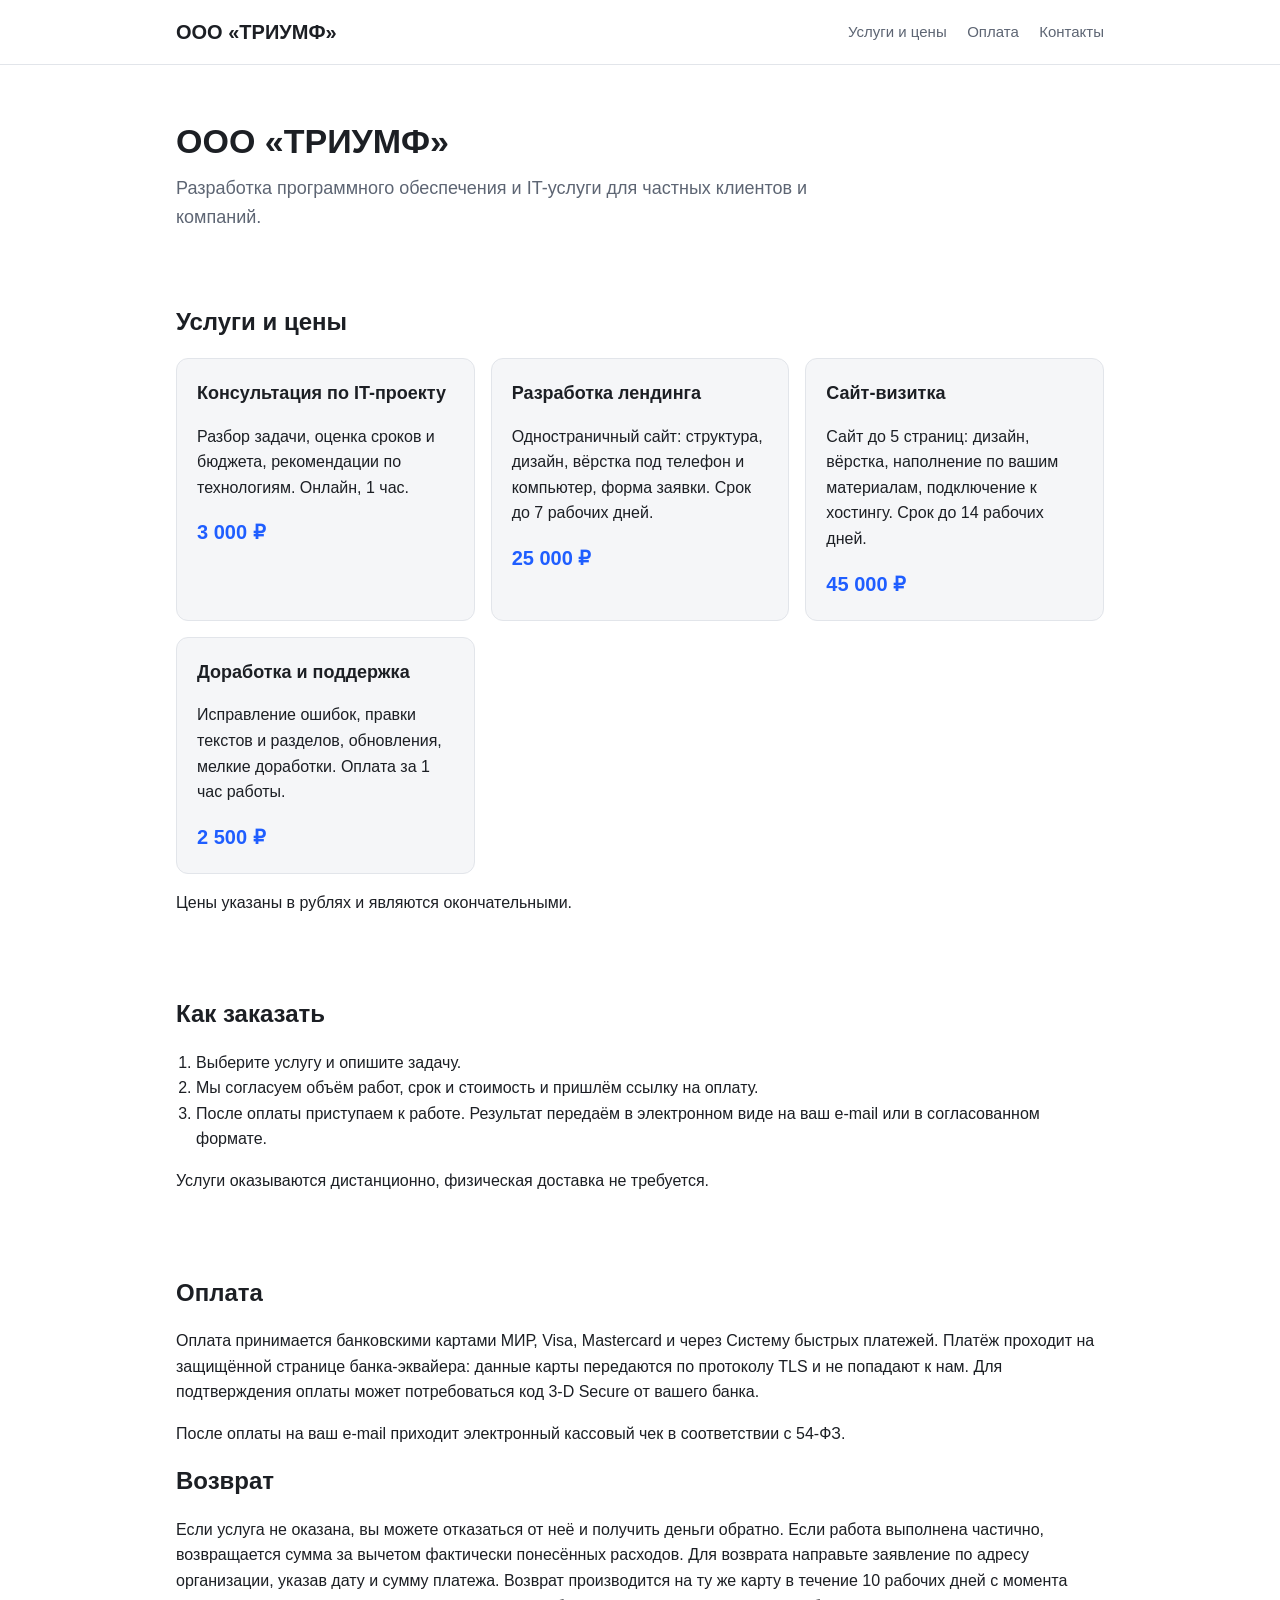
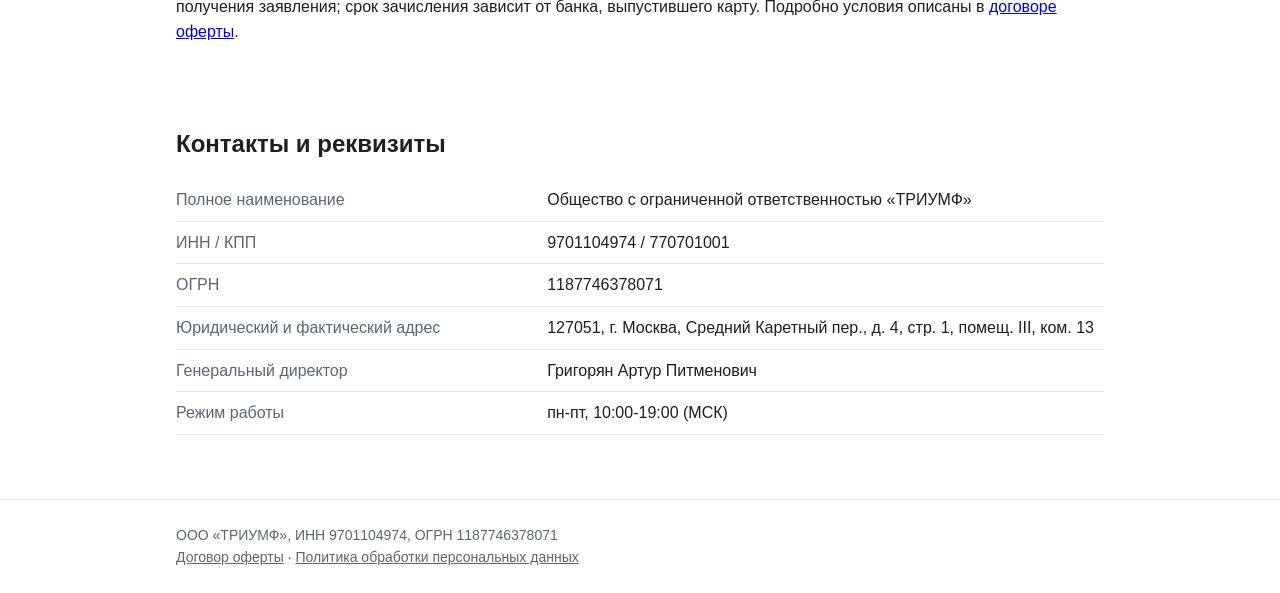
==== index.html @ 329ec4ba "Сайт ООО «ТРИУМФ» для подключения эквайринга" ====
<!doctype html>
<html lang="ru">
<head>
<meta charset="utf-8">
<meta name="viewport" content="width=device-width, initial-scale=1">
<title>ООО «ТРИУМФ»</title>
<meta name="description" content="ООО «ТРИУМФ»: услуги, цены, оплата банковской картой, реквизиты.">
<link rel="stylesheet" href="style.css">
</head>
<body>
<header>
  <div class="wrap">
    <a class="logo" href="index.html">ООО «ТРИУМФ»</a>
    <nav>
      <a href="#services">Услуги и цены</a>
      <a href="#payment">Оплата</a>
      <a href="#contacts">Контакты</a>
    </nav>
  </div>
</header>

<main class="wrap">
  <div class="hero">
    <h1>ООО «ТРИУМФ»</h1>
    <p>Разработка программного обеспечения и IT-услуги для частных клиентов и компаний.</p>
  </div>

  <section id="services">
    <h2>Услуги и цены</h2>
    <div class="grid">
      <div class="card">
        <h3>Консультация по IT-проекту</h3>
        <p>Разбор задачи, оценка сроков и бюджета, рекомендации по технологиям. Онлайн, 1 час.</p>
        <div class="price">3 000 ₽</div>
      </div>
      <div class="card">
        <h3>Разработка лендинга</h3>
        <p>Одностраничный сайт: структура, дизайн, вёрстка под телефон и компьютер, форма заявки. Срок до 7 рабочих дней.</p>
        <div class="price">25 000 ₽</div>
      </div>
      <div class="card">
        <h3>Сайт-визитка</h3>
        <p>Сайт до 5 страниц: дизайн, вёрстка, наполнение по вашим материалам, подключение к хостингу. Срок до 14 рабочих дней.</p>
        <div class="price">45 000 ₽</div>
      </div>
      <div class="card">
        <h3>Доработка и поддержка</h3>
        <p>Исправление ошибок, правки текстов и разделов, обновления, мелкие доработки. Оплата за 1 час работы.</p>
        <div class="price">2 500 ₽</div>
      </div>
    </div>
    <p>Цены указаны в рублях и являются окончательными.</p>
  </section>

  <section id="order">
    <h2>Как заказать</h2>
    <ol>
      <li>Выберите услугу и опишите задачу.</li>
      <li>Мы согласуем объём работ, срок и стоимость и пришлём ссылку на оплату.</li>
      <li>После оплаты приступаем к работе. Результат передаём в электронном виде на ваш e-mail или в согласованном формате.</li>
    </ol>
    <p>Услуги оказываются дистанционно, физическая доставка не требуется.</p>
  </section>

  <section id="payment">
    <h2>Оплата</h2>
    <p>Оплата принимается банковскими картами МИР, Visa, Mastercard и через Систему быстрых платежей. Платёж проходит на защищённой странице банка-эквайера: данные карты передаются по протоколу TLS и не попадают к нам. Для подтверждения оплаты может потребоваться код 3-D Secure от вашего банка.</p>
    <p>После оплаты на ваш e-mail приходит электронный кассовый чек в соответствии с 54-ФЗ.</p>
    <h2>Возврат</h2>
    <p>Если услуга не оказана, вы можете отказаться от неё и получить деньги обратно. Если работа выполнена частично, возвращается сумма за вычетом фактически понесённых расходов. Для возврата направьте заявление по адресу организации, указав дату и сумму платежа. Возврат производится на ту же карту в течение 10 рабочих дней с момента получения заявления; срок зачисления зависит от банка, выпустившего карту. Подробно условия описаны в <a href="oferta.html">договоре оферты</a>.</p>
  </section>

  <section id="contacts">
    <h2>Контакты и реквизиты</h2>
    <table>
      <tr><td>Полное наименование</td><td>Общество с ограниченной ответственностью «ТРИУМФ»</td></tr>
      <tr><td>ИНН / КПП</td><td>9701104974 / 770701001</td></tr>
      <tr><td>ОГРН</td><td>1187746378071</td></tr>
      <tr><td>Юридический и фактический адрес</td><td>127051, г. Москва, Средний Каретный пер., д. 4, стр. 1, помещ. III, ком. 13</td></tr>
      <tr><td>Генеральный директор</td><td>Григорян Артур Питменович</td></tr>
      <tr><td>Режим работы</td><td>пн-пт, 10:00-19:00 (МСК)</td></tr>
    </table>
  </section>
</main>

<footer>
  <div class="wrap">
    ООО «ТРИУМФ», ИНН 9701104974, ОГРН 1187746378071<br>
    <a href="oferta.html">Договор оферты</a> · <a href="privacy.html">Политика обработки персональных данных</a>
  </div>
</footer>
</body>
</html>
---- style.css ----
:root {
  --bg: #ffffff;
  --surface: #f5f6f8;
  --text: #1c1f24;
  --muted: #5d6573;
  --accent: #1f5eff;
  --border: #e2e5ea;
  --todo-bg: #fff3c4;
}
* { box-sizing: border-box; }
body {
  margin: 0;
  background: var(--bg);
  color: var(--text);
  font: 16px/1.6 -apple-system, BlinkMacSystemFont, "Segoe UI", Roboto, Arial, sans-serif;
}
.wrap { max-width: 960px; margin: 0 auto; padding: 0 16px; }
header { border-bottom: 1px solid var(--border); }
header .wrap { display: flex; flex-wrap: wrap; align-items: center; justify-content: space-between; gap: 8px; padding-top: 16px; padding-bottom: 16px; }
.logo { font-weight: 700; font-size: 20px; color: var(--text); text-decoration: none; }
nav a { color: var(--muted); text-decoration: none; margin-left: 16px; font-size: 15px; }
nav a:hover { color: var(--accent); }
.hero { padding: 56px 0 40px; }
.hero h1 { font-size: 34px; line-height: 1.2; margin: 0 0 12px; }
.hero p { color: var(--muted); font-size: 18px; margin: 0; max-width: 640px; }
section { padding: 32px 0; }
h2 { font-size: 24px; margin: 0 0 16px; }
.grid { display: grid; grid-template-columns: repeat(auto-fit, minmax(260px, 1fr)); gap: 16px; }
.card { background: var(--surface); border: 1px solid var(--border); border-radius: 12px; padding: 20px; }
.card h3 { margin: 0 0 8px; font-size: 18px; }
.price { font-weight: 700; font-size: 20px; color: var(--accent); margin-top: 12px; }
ol, ul { padding-left: 20px; }
table { width: 100%; border-collapse: collapse; }
td { padding: 8px 0; border-bottom: 1px solid var(--border); vertical-align: top; }
td:first-child { color: var(--muted); width: 40%; padding-right: 16px; }
.todo { background: var(--todo-bg); padding: 0 4px; border-radius: 4px; }
.doc { padding: 40px 0; }
.doc h1 { font-size: 28px; margin: 0 0 8px; }
.doc h2 { font-size: 20px; margin: 28px 0 8px; }
.doc .meta { color: var(--muted); }
footer { border-top: 1px solid var(--border); margin-top: 32px; padding: 24px 0; color: var(--muted); font-size: 14px; }
footer a { color: var(--muted); }
@media (max-width: 600px) {
  .hero h1 { font-size: 26px; }
  nav a { margin: 0 12px 0 0; }
  td { display: block; width: 100%; padding: 4px 0; border: 0; }
  td:first-child { padding-top: 12px; }
}
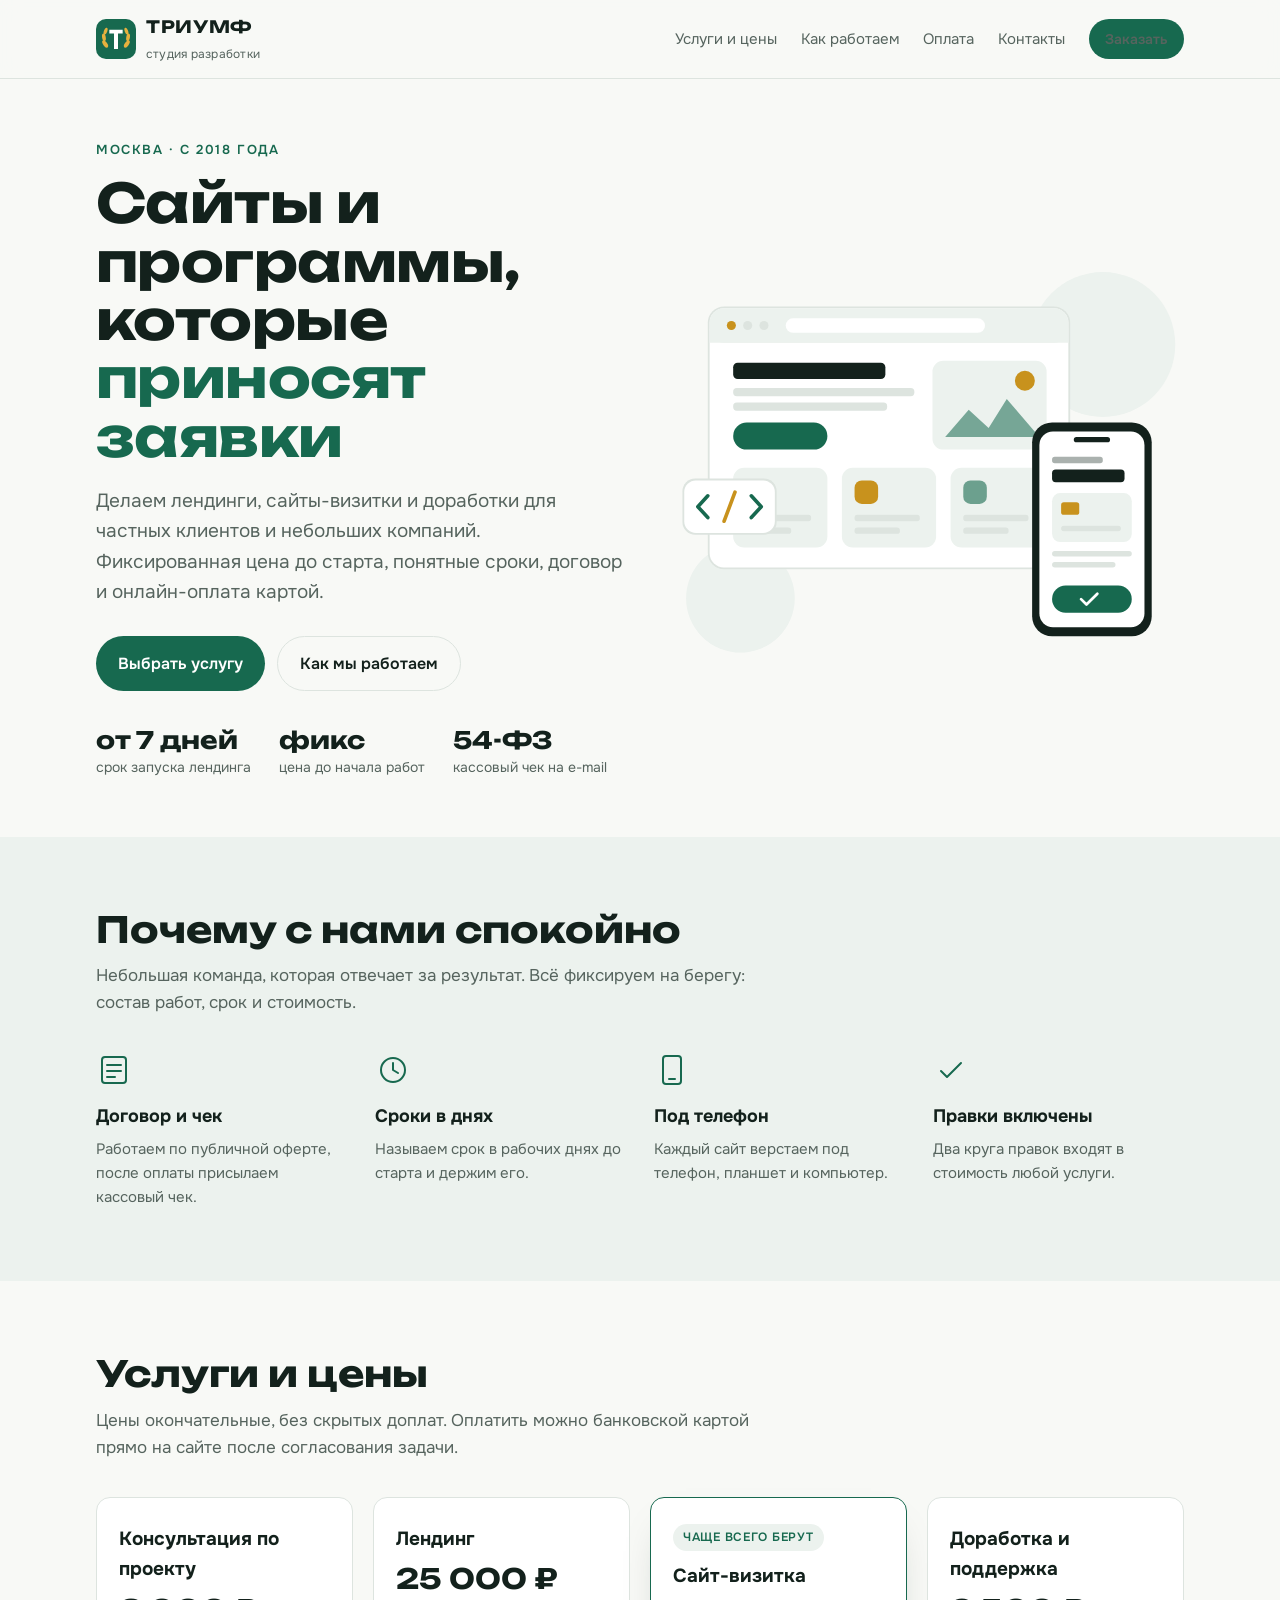
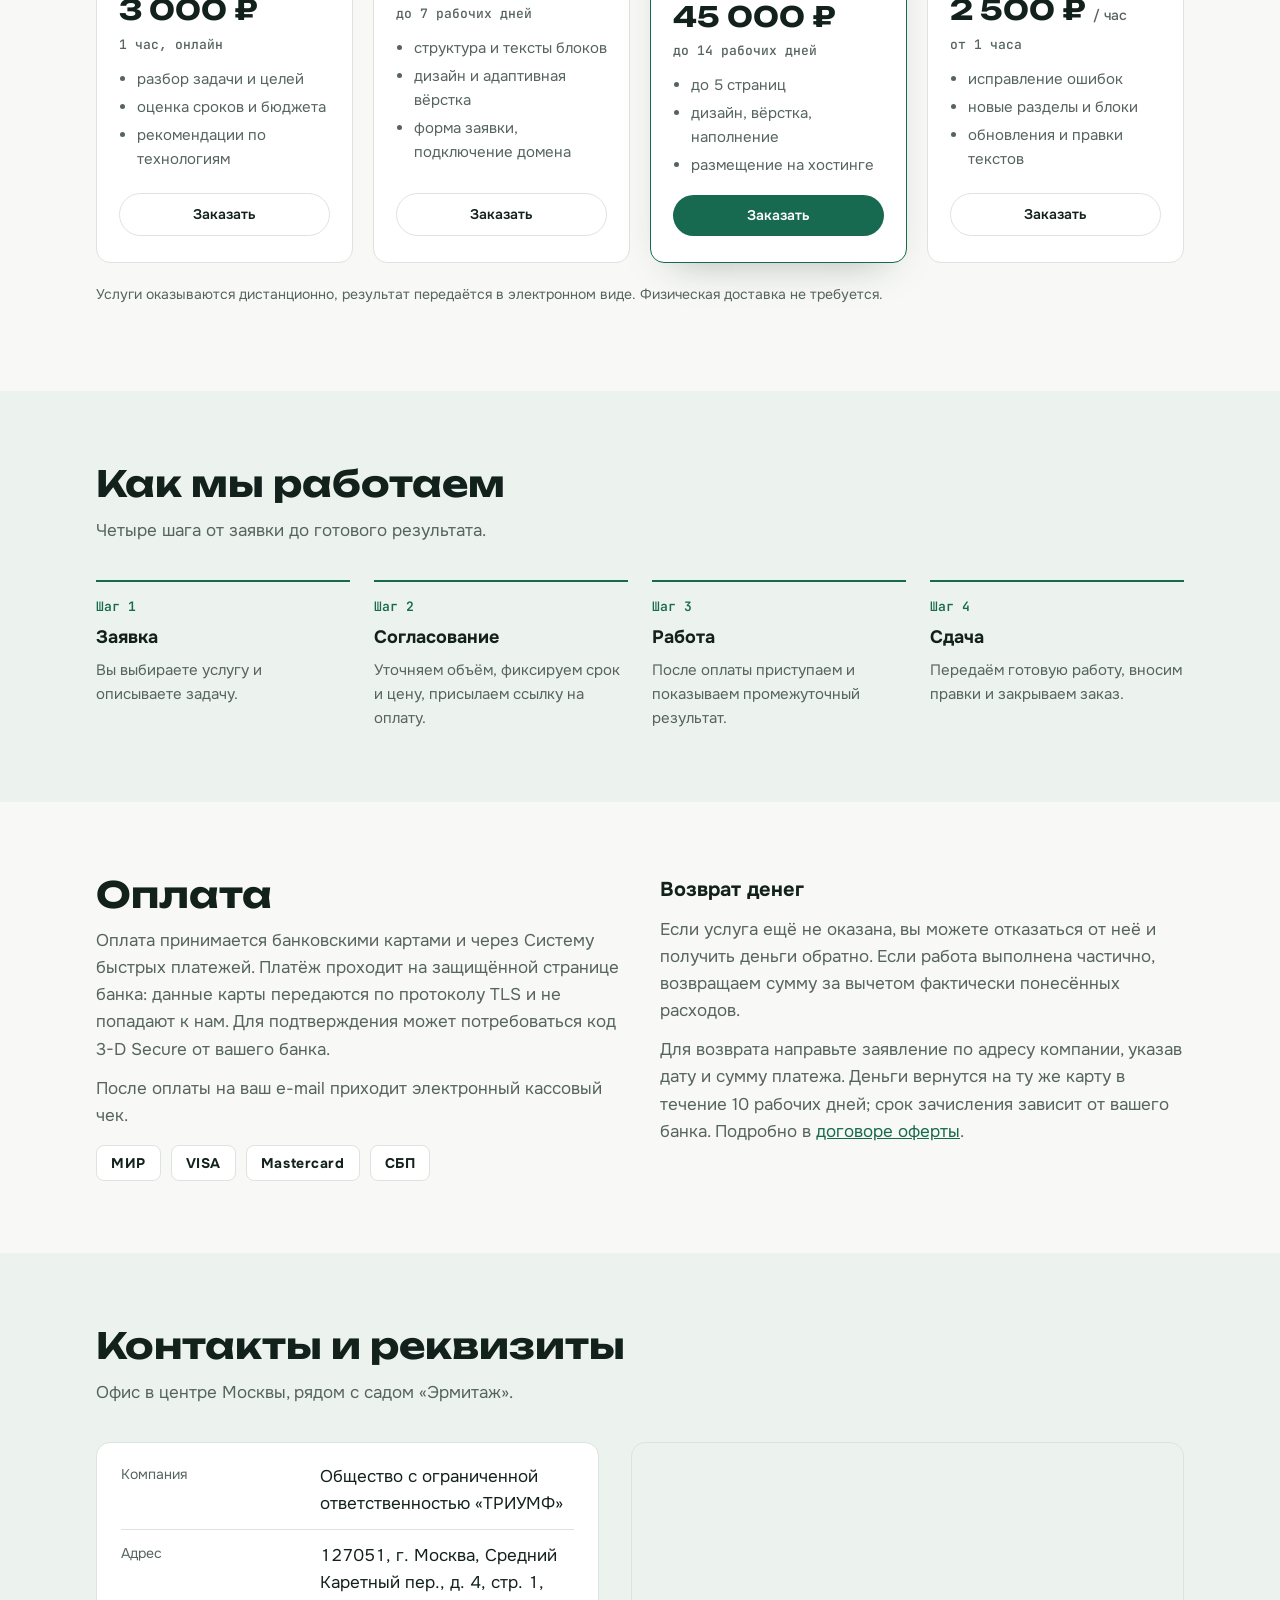
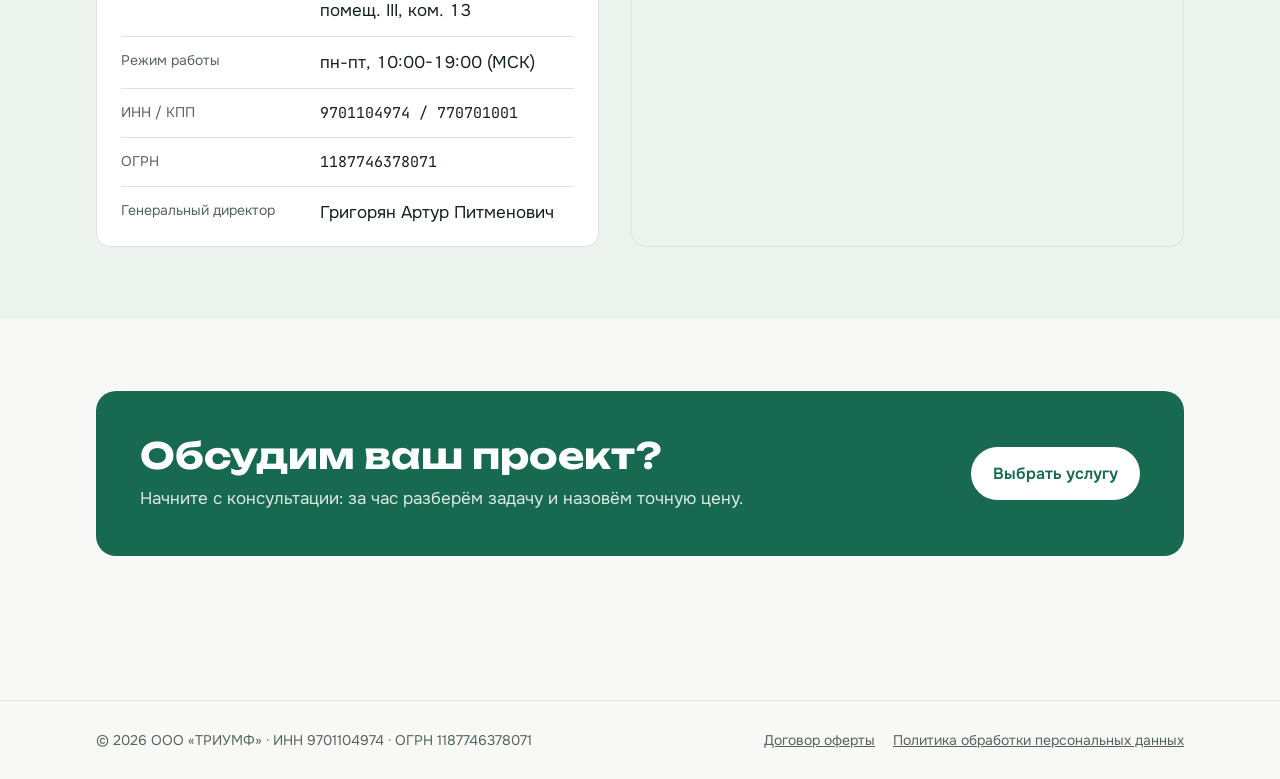
==== commit 0cef372e: "Новое оформление: логотип, иллюстрация, тарифы, этапы, карта Co-Authored-By: Claude Opus 5.5 <norepl" ====
--- a/index.html
+++ b/index.html
@@ -2,91 +2,260 @@
 <html lang="ru">
 <head>
 <meta charset="utf-8">
-<meta name="viewport" content="width=device-width, initial-scale=1">
-<title>ООО «ТРИУМФ»</title>
-<meta name="description" content="ООО «ТРИУМФ»: услуги, цены, оплата банковской картой, реквизиты.">
+<meta name="viewport" content="width=device-width, initial-scale=1, viewport-fit=cover">
+<title>Триумф: разработка сайтов</title>
+<meta name="description" content="ООО «ТРИУМФ»: разработка сайтов и программ в Москве. Фиксированные цены, договор и онлайн-оплата картой.">
+<link rel="icon" href="logo.svg" type="image/svg+xml">
+<link rel="preconnect" href="https://fonts.googleapis.com">
+<link rel="preconnect" href="https://fonts.gstatic.com" crossorigin>
+<link rel="stylesheet" href="https://fonts.googleapis.com/css2?family=Unbounded:wght@600;700&family=Onest:wght@400;500;600;700&family=JetBrains+Mono:wght@500;600&display=swap">
 <link rel="stylesheet" href="style.css">
+<style>
+  .f-surface { fill: var(--surface); } .f-tint { fill: var(--tint); } .f-line { fill: var(--line); }
+  .f-fg { fill: var(--fg); } .f-accent { fill: var(--accent); } .f-gold { fill: var(--gold); } .f-muted { fill: var(--muted); }
+  .s-accent { stroke: var(--accent); } .s-gold { stroke: var(--gold); } .s-onaccent { stroke: var(--accent-fg); }
+  .feat svg * { fill: none; stroke: var(--accent); stroke-width: 2; stroke-linecap: round; stroke-linejoin: round; }
+</style>
 </head>
 <body>
-<header>
+
+<header class="top">
   <div class="wrap">
-    <a class="logo" href="index.html">ООО «ТРИУМФ»</a>
-    <nav>
+    <a class="brand" href="index.html">
+      <img src="logo.svg" alt="" width="40" height="40">
+      <span><b>ТРИУМФ</b><small>студия разработки</small></span>
+    </a>
+    <nav class="menu">
       <a href="#services">Услуги и цены</a>
+      <a href="#process">Как работаем</a>
       <a href="#payment">Оплата</a>
       <a href="#contacts">Контакты</a>
+      <a class="btn small" href="#services">Заказать</a>
     </nav>
   </div>
 </header>
 
-<main class="wrap">
-  <div class="hero">
-    <h1>ООО «ТРИУМФ»</h1>
-    <p>Разработка программного обеспечения и IT-услуги для частных клиентов и компаний.</p>
-  </div>
-
-  <section id="services">
-    <h2>Услуги и цены</h2>
-    <div class="grid">
-      <div class="card">
-        <h3>Консультация по IT-проекту</h3>
-        <p>Разбор задачи, оценка сроков и бюджета, рекомендации по технологиям. Онлайн, 1 час.</p>
-        <div class="price">3 000 ₽</div>
-      </div>
-      <div class="card">
-        <h3>Разработка лендинга</h3>
-        <p>Одностраничный сайт: структура, дизайн, вёрстка под телефон и компьютер, форма заявки. Срок до 7 рабочих дней.</p>
-        <div class="price">25 000 ₽</div>
-      </div>
-      <div class="card">
-        <h3>Сайт-визитка</h3>
-        <p>Сайт до 5 страниц: дизайн, вёрстка, наполнение по вашим материалам, подключение к хостингу. Срок до 14 рабочих дней.</p>
-        <div class="price">45 000 ₽</div>
-      </div>
-      <div class="card">
-        <h3>Доработка и поддержка</h3>
-        <p>Исправление ошибок, правки текстов и разделов, обновления, мелкие доработки. Оплата за 1 час работы.</p>
-        <div class="price">2 500 ₽</div>
-      </div>
-    </div>
-    <p>Цены указаны в рублях и являются окончательными.</p>
-  </section>
-
-  <section id="order">
-    <h2>Как заказать</h2>
-    <ol>
-      <li>Выберите услугу и опишите задачу.</li>
-      <li>Мы согласуем объём работ, срок и стоимость и пришлём ссылку на оплату.</li>
-      <li>После оплаты приступаем к работе. Результат передаём в электронном виде на ваш e-mail или в согласованном формате.</li>
-    </ol>
-    <p>Услуги оказываются дистанционно, физическая доставка не требуется.</p>
-  </section>
-
-  <section id="payment">
-    <h2>Оплата</h2>
-    <p>Оплата принимается банковскими картами МИР, Visa, Mastercard и через Систему быстрых платежей. Платёж проходит на защищённой странице банка-эквайера: данные карты передаются по протоколу TLS и не попадают к нам. Для подтверждения оплаты может потребоваться код 3-D Secure от вашего банка.</p>
-    <p>После оплаты на ваш e-mail приходит электронный кассовый чек в соответствии с 54-ФЗ.</p>
-    <h2>Возврат</h2>
-    <p>Если услуга не оказана, вы можете отказаться от неё и получить деньги обратно. Если работа выполнена частично, возвращается сумма за вычетом фактически понесённых расходов. Для возврата направьте заявление по адресу организации, указав дату и сумму платежа. Возврат производится на ту же карту в течение 10 рабочих дней с момента получения заявления; срок зачисления зависит от банка, выпустившего карту. Подробно условия описаны в <a href="oferta.html">договоре оферты</a>.</p>
-  </section>
-
-  <section id="contacts">
-    <h2>Контакты и реквизиты</h2>
-    <table>
-      <tr><td>Полное наименование</td><td>Общество с ограниченной ответственностью «ТРИУМФ»</td></tr>
-      <tr><td>ИНН / КПП</td><td>9701104974 / 770701001</td></tr>
-      <tr><td>ОГРН</td><td>1187746378071</td></tr>
-      <tr><td>Юридический и фактический адрес</td><td>127051, г. Москва, Средний Каретный пер., д. 4, стр. 1, помещ. III, ком. 13</td></tr>
-      <tr><td>Генеральный директор</td><td>Григорян Артур Питменович</td></tr>
-      <tr><td>Режим работы</td><td>пн-пт, 10:00-19:00 (МСК)</td></tr>
-    </table>
+<main>
+  <section class="hero">
+    <div class="wrap">
+      <div>
+        <p class="eyebrow">Москва · с 2018 года</p>
+        <h1>Сайты и программы, которые <em>приносят заявки</em></h1>
+        <p class="lead">Делаем лендинги, сайты-визитки и доработки для частных клиентов и небольших компаний. Фиксированная цена до старта, понятные сроки, договор и онлайн-оплата картой.</p>
+        <div class="actions">
+          <a class="btn" href="#services">Выбрать услугу</a>
+          <a class="btn ghost" href="#process">Как мы работаем</a>
+        </div>
+        <ul class="facts">
+          <li><b>от 7 дней</b><span>срок запуска лендинга</span></li>
+          <li><b>фикс</b><span>цена до начала работ</span></li>
+          <li><b>54-ФЗ</b><span>кассовый чек на e-mail</span></li>
+        </ul>
+      </div>
+
+      <div class="art" aria-hidden="true">
+        <svg viewBox="0 0 560 440" xmlns="http://www.w3.org/2000/svg">
+          <circle class="f-tint" cx="470" cy="90" r="80"/>
+          <circle class="f-tint" cx="70" cy="370" r="60"/>
+          <!-- окно браузера -->
+          <rect class="f-line" x="34" y="48" width="400" height="290" rx="18"/>
+          <rect class="f-surface" x="36" y="50" width="396" height="286" rx="16"/>
+          <rect class="f-tint" x="36" y="50" width="396" height="38" rx="16"/>
+          <rect class="f-tint" x="36" y="72" width="396" height="16"/>
+          <circle class="f-gold" cx="60" cy="69" r="5"/><circle class="f-line" cx="78" cy="69" r="5"/><circle class="f-line" cx="96" cy="69" r="5"/>
+          <rect class="f-surface" x="120" y="61" width="220" height="16" rx="8"/>
+          <rect class="f-fg" x="62" y="110" width="168" height="18" rx="5"/>
+          <rect class="f-line" x="62" y="138" width="200" height="9" rx="4"/>
+          <rect class="f-line" x="62" y="154" width="170" height="9" rx="4"/>
+          <rect class="f-accent" x="62" y="176" width="104" height="30" rx="15"/>
+          <rect class="f-tint" x="282" y="108" width="126" height="98" rx="12"/>
+          <path class="f-accent" opacity=".55" d="M296 192l26-30 22 20 20-32 36 42z"/>
+          <circle class="f-gold" cx="384" cy="130" r="11"/>
+          <rect class="f-tint" x="62" y="226" width="104" height="88" rx="12"/>
+          <rect class="f-tint" x="182" y="226" width="104" height="88" rx="12"/>
+          <rect class="f-tint" x="302" y="226" width="104" height="88" rx="12"/>
+          <rect class="f-accent" x="76" y="240" width="26" height="26" rx="8"/>
+          <rect class="f-gold" x="196" y="240" width="26" height="26" rx="8"/>
+          <rect class="f-accent" opacity=".6" x="316" y="240" width="26" height="26" rx="8"/>
+          <rect class="f-line" x="76" y="278" width="72" height="7" rx="3"/><rect class="f-line" x="76" y="292" width="50" height="7" rx="3"/>
+          <rect class="f-line" x="196" y="278" width="72" height="7" rx="3"/><rect class="f-line" x="196" y="292" width="50" height="7" rx="3"/>
+          <rect class="f-line" x="316" y="278" width="72" height="7" rx="3"/><rect class="f-line" x="316" y="292" width="50" height="7" rx="3"/>
+          <!-- телефон с оплатой -->
+          <rect class="f-fg" x="392" y="176" width="132" height="236" rx="22"/>
+          <rect class="f-surface" x="400" y="186" width="116" height="216" rx="15"/>
+          <rect class="f-fg" x="438" y="192" width="40" height="6" rx="3"/>
+          <rect class="f-muted" opacity=".5" x="414" y="214" width="56" height="7" rx="3"/>
+          <rect class="f-fg" x="414" y="228" width="80" height="14" rx="4"/>
+          <rect class="f-tint" x="414" y="254" width="88" height="54" rx="9"/>
+          <rect class="f-gold" x="424" y="264" width="20" height="14" rx="3"/>
+          <rect class="f-line" x="424" y="290" width="66" height="6" rx="3"/>
+          <rect class="f-line" x="414" y="318" width="88" height="6" rx="3"/>
+          <rect class="f-line" x="414" y="330" width="70" height="6" rx="3"/>
+          <rect class="f-accent" x="414" y="356" width="88" height="30" rx="15"/>
+          <path class="s-onaccent" d="M446 371l6 6 12-12" stroke-width="3" fill="none" stroke-linecap="round" stroke-linejoin="round"/>
+          <!-- значок кода -->
+          <rect class="f-line" x="6" y="238" width="104" height="62" rx="14"/>
+          <rect class="f-surface" x="8" y="240" width="100" height="58" rx="13"/>
+          <path class="s-accent" d="M34 257l-11 12 11 12M82 257l11 12-11 12" stroke-width="4" fill="none" stroke-linecap="round" stroke-linejoin="round"/>
+          <path class="s-gold" d="M64 253l-12 32" stroke-width="4" stroke-linecap="round"/>
+        </svg>
+      </div>
+    </div>
+  </section>
+
+  <section class="sec tint">
+    <div class="wrap">
+      <h2>Почему с нами спокойно</h2>
+      <p class="sub">Небольшая команда, которая отвечает за результат. Всё фиксируем на берегу: состав работ, срок и стоимость.</p>
+      <div class="feats">
+        <div class="feat">
+          <svg viewBox="0 0 36 36"><rect x="6" y="5" width="24" height="26" rx="3"/><path d="M11 13h14M11 19h14M11 25h8"/></svg>
+          <h3>Договор и чек</h3>
+          <p>Работаем по публичной оферте, после оплаты присылаем кассовый чек.</p>
+        </div>
+        <div class="feat">
+          <svg viewBox="0 0 36 36"><circle cx="18" cy="18" r="12"/><path d="M18 11v7l5 3"/></svg>
+          <h3>Сроки в днях</h3>
+          <p>Называем срок в рабочих днях до старта и держим его.</p>
+        </div>
+        <div class="feat">
+          <svg viewBox="0 0 36 36"><rect x="9" y="4" width="18" height="28" rx="3"/><path d="M15 27h6"/></svg>
+          <h3>Под телефон</h3>
+          <p>Каждый сайт верстаем под телефон, планшет и компьютер.</p>
+        </div>
+        <div class="feat">
+          <svg viewBox="0 0 36 36"><path d="M8 19l6 6 14-14"/></svg>
+          <h3>Правки включены</h3>
+          <p>Два круга правок входят в стоимость любой услуги.</p>
+        </div>
+      </div>
+    </div>
+  </section>
+
+  <section class="sec" id="services">
+    <div class="wrap">
+      <h2>Услуги и цены</h2>
+      <p class="sub">Цены окончательные, без скрытых доплат. Оплатить можно банковской картой прямо на сайте после согласования задачи.</p>
+      <div class="prices">
+        <article class="plan">
+          <h3>Консультация по проекту</h3>
+          <div class="cost">3 000 ₽</div>
+          <div class="term">1 час, онлайн</div>
+          <ul>
+            <li>разбор задачи и целей</li>
+            <li>оценка сроков и бюджета</li>
+            <li>рекомендации по технологиям</li>
+          </ul>
+          <a class="btn ghost small" href="#contacts">Заказать</a>
+        </article>
+        <article class="plan">
+          <h3>Лендинг</h3>
+          <div class="cost">25 000 ₽</div>
+          <div class="term">до 7 рабочих дней</div>
+          <ul>
+            <li>структура и тексты блоков</li>
+            <li>дизайн и адаптивная вёрстка</li>
+            <li>форма заявки, подключение домена</li>
+          </ul>
+          <a class="btn ghost small" href="#contacts">Заказать</a>
+        </article>
+        <article class="plan hit">
+          <span class="tag">Чаще всего берут</span>
+          <h3>Сайт-визитка</h3>
+          <div class="cost">45 000 ₽</div>
+          <div class="term">до 14 рабочих дней</div>
+          <ul>
+            <li>до 5 страниц</li>
+            <li>дизайн, вёрстка, наполнение</li>
+            <li>размещение на хостинге</li>
+          </ul>
+          <a class="btn small" href="#contacts">Заказать</a>
+        </article>
+        <article class="plan">
+          <h3>Доработка и поддержка</h3>
+          <div class="cost">2 500 ₽ <small>/ час</small></div>
+          <div class="term">от 1 часа</div>
+          <ul>
+            <li>исправление ошибок</li>
+            <li>новые разделы и блоки</li>
+            <li>обновления и правки текстов</li>
+          </ul>
+          <a class="btn ghost small" href="#contacts">Заказать</a>
+        </article>
+      </div>
+      <p class="note">Услуги оказываются дистанционно, результат передаётся в электронном виде. Физическая доставка не требуется.</p>
+    </div>
+  </section>
+
+  <section class="sec tint" id="process">
+    <div class="wrap">
+      <h2>Как мы работаем</h2>
+      <p class="sub">Четыре шага от заявки до готового результата.</p>
+      <ol class="steps">
+        <li><h3>Заявка</h3><p>Вы выбираете услугу и описываете задачу.</p></li>
+        <li><h3>Согласование</h3><p>Уточняем объём, фиксируем срок и цену, присылаем ссылку на оплату.</p></li>
+        <li><h3>Работа</h3><p>После оплаты приступаем и показываем промежуточный результат.</p></li>
+        <li><h3>Сдача</h3><p>Передаём готовую работу, вносим правки и закрываем заказ.</p></li>
+      </ol>
+    </div>
+  </section>
+
+  <section class="sec" id="payment">
+    <div class="wrap pay">
+      <div>
+        <h2>Оплата</h2>
+        <p>Оплата принимается банковскими картами и через Систему быстрых платежей. Платёж проходит на защищённой странице банка: данные карты передаются по протоколу TLS и не попадают к нам. Для подтверждения может потребоваться код 3-D Secure от вашего банка.</p>
+        <p>После оплаты на ваш e-mail приходит электронный кассовый чек.</p>
+        <div class="cards"><span>МИР</span><span>VISA</span><span>Mastercard</span><span>СБП</span></div>
+      </div>
+      <div>
+        <h3>Возврат денег</h3>
+        <p>Если услуга ещё не оказана, вы можете отказаться от неё и получить деньги обратно. Если работа выполнена частично, возвращаем сумму за вычетом фактически понесённых расходов.</p>
+        <p>Для возврата направьте заявление по адресу компании, указав дату и сумму платежа. Деньги вернутся на ту же карту в течение 10 рабочих дней; срок зачисления зависит от вашего банка. Подробно в <a href="oferta.html">договоре оферты</a>.</p>
+      </div>
+    </div>
+  </section>
+
+  <section class="sec tint" id="contacts">
+    <div class="wrap">
+      <h2>Контакты и реквизиты</h2>
+      <p class="sub">Офис в центре Москвы, рядом с садом «Эрмитаж».</p>
+      <div class="contact">
+        <div class="req">
+          <dl>
+            <div><dt>Компания</dt><dd>Общество с ограниченной ответственностью «ТРИУМФ»</dd></div>
+            <div><dt>Адрес</dt><dd>127051, г. Москва, Средний Каретный пер., д. 4, стр. 1, помещ. III, ком. 13</dd></div>
+            <div><dt>Режим работы</dt><dd>пн-пт, 10:00-19:00 (МСК)</dd></div>
+            <div><dt>ИНН / КПП</dt><dd class="num">9701104974 / 770701001</dd></div>
+            <div><dt>ОГРН</dt><dd class="num">1187746378071</dd></div>
+            <div><dt>Генеральный директор</dt><dd>Григорян Артур Питменович</dd></div>
+          </dl>
+        </div>
+        <div class="map">
+          <iframe title="Карта: Средний Каретный переулок, 4с1" loading="lazy"
+            src="https://yandex.ru/map-widget/v1/?text=%D0%9C%D0%BE%D1%81%D0%BA%D0%B2%D0%B0%2C%20%D0%A1%D1%80%D0%B5%D0%B4%D0%BD%D0%B8%D0%B9%20%D0%9A%D0%B0%D1%80%D0%B5%D1%82%D0%BD%D1%8B%D0%B9%20%D0%BF%D0%B5%D1%80%D0%B5%D1%83%D0%BB%D0%BE%D0%BA%2C%204%D1%811&amp;z=16"></iframe>
+        </div>
+      </div>
+    </div>
+  </section>
+
+  <section class="sec">
+    <div class="wrap">
+      <div class="cta">
+        <div>
+          <h2>Обсудим ваш проект?</h2>
+          <p>Начните с консультации: за час разберём задачу и назовём точную цену.</p>
+        </div>
+        <a class="btn" href="#services">Выбрать услугу</a>
+      </div>
+    </div>
   </section>
 </main>
 
-<footer>
+<footer class="foot">
   <div class="wrap">
-    ООО «ТРИУМФ», ИНН 9701104974, ОГРН 1187746378071<br>
-    <a href="oferta.html">Договор оферты</a> · <a href="privacy.html">Политика обработки персональных данных</a>
+    <div>© 2026 ООО «ТРИУМФ» · ИНН 9701104974 · ОГРН 1187746378071</div>
+    <nav><a href="oferta.html">Договор оферты</a><a href="privacy.html">Политика обработки персональных данных</a></nav>
   </div>
 </footer>
 </body>
--- a/style.css
+++ b/style.css
@@ -1,48 +1,164 @@
+/* Layout: светлая студийная страница, крупный заголовок слева и иллюстрация-макет справа,
+   дальше секции на общей сетке 1120px; лавровое золото только в логотипе и акцентах цен. */
 :root {
-  --bg: #ffffff;
-  --surface: #f5f6f8;
-  --text: #1c1f24;
-  --muted: #5d6573;
-  --accent: #1f5eff;
-  --border: #e2e5ea;
-  --todo-bg: #fff3c4;
+  --bg: #f8f9f6;
+  --surface: #ffffff;
+  --tint: #ecf2ee;
+  --fg: #13211c;
+  --muted: #56645e;
+  --line: #dde4df;
+  --accent: #17694f;
+  --accent-fg: #ffffff;
+  --gold: #c8921d;
+  --shadow: 0 18px 40px -22px rgba(19, 33, 28, 0.35);
+  --font-display: "Unbounded", "Arial Black", system-ui, sans-serif;
+  --font-body: "Onest", -apple-system, "Segoe UI", Roboto, Arial, sans-serif;
+  --font-mono: "JetBrains Mono", ui-monospace, Menlo, Consolas, monospace;
+  --r: 14px;
 }
+@media (prefers-color-scheme: dark) {
+  :root:not([data-theme="light"]) {
+    --bg: #0f1714; --surface: #16211d; --tint: #1b2a24; --fg: #e8efe9; --muted: #9aa9a2;
+    --line: #26352f; --accent: #3fb38a; --accent-fg: #0b1411; --gold: #e6b13e;
+    --shadow: 0 18px 40px -22px rgba(0, 0, 0, 0.7); color-scheme: dark;
+  }
+}
+:root[data-theme="dark"] {
+  --bg: #0f1714; --surface: #16211d; --tint: #1b2a24; --fg: #e8efe9; --muted: #9aa9a2;
+  --line: #26352f; --accent: #3fb38a; --accent-fg: #0b1411; --gold: #e6b13e;
+  --shadow: 0 18px 40px -22px rgba(0, 0, 0, 0.7); color-scheme: dark;
+}
+
 * { box-sizing: border-box; }
+html { scroll-behavior: smooth; }
+@media (prefers-reduced-motion: reduce) { html { scroll-behavior: auto; } * { transition: none !important; } }
 body {
   margin: 0;
   background: var(--bg);
-  color: var(--text);
-  font: 16px/1.6 -apple-system, BlinkMacSystemFont, "Segoe UI", Roboto, Arial, sans-serif;
+  color: var(--fg);
+  font: 17px/1.6 var(--font-body);
 }
-.wrap { max-width: 960px; margin: 0 auto; padding: 0 16px; }
-header { border-bottom: 1px solid var(--border); }
-header .wrap { display: flex; flex-wrap: wrap; align-items: center; justify-content: space-between; gap: 8px; padding-top: 16px; padding-bottom: 16px; }
-.logo { font-weight: 700; font-size: 20px; color: var(--text); text-decoration: none; }
-nav a { color: var(--muted); text-decoration: none; margin-left: 16px; font-size: 15px; }
-nav a:hover { color: var(--accent); }
-.hero { padding: 56px 0 40px; }
-.hero h1 { font-size: 34px; line-height: 1.2; margin: 0 0 12px; }
-.hero p { color: var(--muted); font-size: 18px; margin: 0; max-width: 640px; }
-section { padding: 32px 0; }
-h2 { font-size: 24px; margin: 0 0 16px; }
-.grid { display: grid; grid-template-columns: repeat(auto-fit, minmax(260px, 1fr)); gap: 16px; }
-.card { background: var(--surface); border: 1px solid var(--border); border-radius: 12px; padding: 20px; }
-.card h3 { margin: 0 0 8px; font-size: 18px; }
-.price { font-weight: 700; font-size: 20px; color: var(--accent); margin-top: 12px; }
-ol, ul { padding-left: 20px; }
-table { width: 100%; border-collapse: collapse; }
-td { padding: 8px 0; border-bottom: 1px solid var(--border); vertical-align: top; }
-td:first-child { color: var(--muted); width: 40%; padding-right: 16px; }
-.todo { background: var(--todo-bg); padding: 0 4px; border-radius: 4px; }
-.doc { padding: 40px 0; }
-.doc h1 { font-size: 28px; margin: 0 0 8px; }
-.doc h2 { font-size: 20px; margin: 28px 0 8px; }
+img { max-width: 100%; }
+a { color: var(--accent); }
+a:focus-visible, .btn:focus-visible { outline: 3px solid var(--gold); outline-offset: 3px; }
+
+.wrap {
+  max-width: 1120px;
+  margin: 0 auto;
+  padding-left: max(16px, env(safe-area-inset-left, 0px));
+  padding-right: max(16px, env(safe-area-inset-right, 0px));
+}
+
+/* header */
+.top { position: sticky; top: 0; z-index: 5; background: color-mix(in srgb, var(--bg) 88%, transparent); backdrop-filter: blur(10px); border-bottom: 1px solid var(--line); }
+.top .wrap { display: flex; align-items: center; justify-content: space-between; gap: 16px; padding-block: 14px; }
+.brand { display: flex; align-items: center; gap: 10px; color: var(--fg); text-decoration: none; }
+.brand img { width: 40px; height: 40px; display: block; }
+.brand b { font: 700 17px/1 var(--font-display); letter-spacing: 0.04em; }
+.brand small { display: block; color: var(--muted); font-size: 12px; margin-top: 4px; letter-spacing: 0.02em; }
+.menu { display: flex; gap: 24px; align-items: center; }
+.menu a { color: var(--muted); text-decoration: none; font-size: 15px; }
+.menu a:hover { color: var(--fg); }
+
+.btn {
+  display: inline-flex; align-items: center; justify-content: center; gap: 8px;
+  padding: 14px 22px; border-radius: 999px; font-weight: 600; font-size: 16px;
+  background: var(--accent); color: var(--accent-fg); text-decoration: none; border: 0;
+  transition: transform .15s ease, box-shadow .15s ease;
+}
+.btn:hover { transform: translateY(-1px); box-shadow: var(--shadow); }
+.btn.ghost { background: transparent; color: var(--fg); border: 1px solid var(--line); }
+.btn.small { padding: 9px 16px; font-size: 14px; }
+
+/* hero */
+.hero .wrap { display: grid; grid-template-columns: 1.05fr 1fr; gap: 48px; align-items: center; padding-block: 64px 56px; }
+.eyebrow { font: 600 13px/1 var(--font-body); letter-spacing: 0.12em; text-transform: uppercase; color: var(--accent); margin: 0 0 18px; }
+.hero h1 { font: 700 clamp(32px, 4.6vw, 54px)/1.08 var(--font-display); letter-spacing: -0.01em; margin: 0 0 20px; text-wrap: balance; }
+.hero h1 em { font-style: normal; color: var(--accent); }
+.hero .lead { font-size: 19px; color: var(--muted); max-width: 34em; margin: 0 0 28px; }
+.hero .actions { display: flex; flex-wrap: wrap; gap: 12px; }
+.facts { display: flex; flex-wrap: wrap; gap: 28px; margin: 36px 0 0; padding: 0; list-style: none; }
+.facts b { display: block; font: 700 24px/1.1 var(--font-display); }
+.facts span { color: var(--muted); font-size: 14px; }
+.art { min-width: 0; }
+.art svg { width: 100%; height: auto; display: block; }
+
+/* sections */
+.sec { padding-block: 72px; }
+.sec.tint { background: var(--tint); }
+.sec h2 { font: 700 clamp(26px, 3vw, 36px)/1.15 var(--font-display); margin: 0 0 12px; text-wrap: balance; }
+.sec .sub { color: var(--muted); margin: 0 0 36px; max-width: 40em; }
+
+.feats { display: grid; grid-template-columns: repeat(4, 1fr); gap: 28px; }
+.feat svg { width: 36px; height: 36px; display: block; margin-bottom: 14px; }
+.feat h3 { font-size: 18px; margin: 0 0 6px; }
+.feat p { margin: 0; color: var(--muted); font-size: 15px; }
+
+.prices { display: grid; grid-template-columns: repeat(4, 1fr); gap: 20px; }
+.plan { background: var(--surface); border: 1px solid var(--line); border-radius: var(--r); padding: 26px 22px; display: flex; flex-direction: column; gap: 10px; min-width: 0; }
+.plan.hit { border-color: var(--accent); box-shadow: var(--shadow); }
+.plan .tag { align-self: flex-start; font-size: 12px; font-weight: 600; letter-spacing: .06em; text-transform: uppercase; color: var(--accent); background: var(--tint); padding: 4px 10px; border-radius: 999px; }
+.plan h3 { margin: 0; font-size: 19px; }
+.plan .cost { font: 700 28px/1.1 var(--font-display); }
+.plan .cost small { font: 500 14px var(--font-body); color: var(--muted); }
+.plan .term { font: 500 13px var(--font-mono); color: var(--muted); }
+.plan ul { margin: 4px 0 8px; padding-left: 18px; color: var(--muted); font-size: 15px; flex: 1; }
+.plan li + li { margin-top: 4px; }
+.note { color: var(--muted); font-size: 14px; margin-top: 20px; }
+
+.steps { display: grid; grid-template-columns: repeat(4, 1fr); gap: 24px; counter-reset: s; list-style: none; margin: 0; padding: 0; }
+.steps li { counter-increment: s; border-top: 2px solid var(--accent); padding-top: 16px; }
+.steps li::before { content: "Шаг " counter(s); display: block; font: 600 13px var(--font-mono); color: var(--accent); margin-bottom: 8px; }
+.steps h3 { margin: 0 0 6px; font-size: 18px; }
+.steps p { margin: 0; color: var(--muted); font-size: 15px; }
+
+.pay { display: grid; grid-template-columns: 1fr 1fr; gap: 40px; }
+.pay h3 { margin: 0 0 10px; font-size: 20px; }
+.pay p { margin: 0 0 12px; color: var(--muted); }
+.cards { display: flex; flex-wrap: wrap; gap: 10px; margin-top: 16px; }
+.cards span { font: 700 14px var(--font-body); letter-spacing: .04em; padding: 8px 14px; border-radius: 8px; background: var(--surface); border: 1px solid var(--line); }
+
+.contact { display: grid; grid-template-columns: 1fr 1.1fr; gap: 32px; align-items: stretch; }
+.req { background: var(--surface); border: 1px solid var(--line); border-radius: var(--r); padding: 8px 24px; min-width: 0; }
+.req dl { margin: 0; }
+.req div { display: grid; grid-template-columns: 11em 1fr; gap: 12px; padding-block: 12px; border-bottom: 1px solid var(--line); }
+.req div:last-child { border-bottom: 0; }
+.req dt { color: var(--muted); font-size: 14px; }
+.req dd { margin: 0; font-variant-numeric: tabular-nums; }
+.req .num { font-family: var(--font-mono); font-size: 15px; }
+.map { border-radius: var(--r); overflow: hidden; border: 1px solid var(--line); min-height: 340px; background: var(--tint); }
+.map iframe { width: 100%; height: 100%; min-height: 340px; border: 0; display: block; }
+
+.cta { background: var(--accent); color: var(--accent-fg); border-radius: 20px; padding: 44px; display: flex; flex-wrap: wrap; gap: 24px; align-items: center; justify-content: space-between; }
+.cta h2 { margin: 0; color: inherit; }
+.cta p { margin: 8px 0 0; opacity: .85; }
+.cta .btn { background: var(--accent-fg); color: var(--accent); }
+
+/* docs */
+.doc { padding-block: 48px; max-width: 760px; }
+.doc h1 { font: 700 clamp(26px, 3.4vw, 34px)/1.15 var(--font-display); margin: 0 0 8px; text-wrap: balance; }
+.doc h2 { font-size: 20px; margin: 32px 0 8px; }
+.doc p, .doc li { color: var(--fg); }
 .doc .meta { color: var(--muted); }
-footer { border-top: 1px solid var(--border); margin-top: 32px; padding: 24px 0; color: var(--muted); font-size: 14px; }
-footer a { color: var(--muted); }
-@media (max-width: 600px) {
-  .hero h1 { font-size: 26px; }
-  nav a { margin: 0 12px 0 0; }
-  td { display: block; width: 100%; padding: 4px 0; border: 0; }
-  td:first-child { padding-top: 12px; }
+
+/* footer */
+.foot { border-top: 1px solid var(--line); margin-top: 72px; }
+.foot .wrap { display: flex; flex-wrap: wrap; justify-content: space-between; gap: 16px; padding-block: 28px; color: var(--muted); font-size: 14px; }
+.foot a { color: var(--muted); }
+.foot nav { display: flex; flex-wrap: wrap; gap: 18px; }
+
+@media (max-width: 960px) {
+  .hero .wrap, .pay, .contact { grid-template-columns: 1fr; }
+  .feats, .prices, .steps { grid-template-columns: repeat(2, 1fr); }
+  .menu a:not(.btn) { display: none; }
 }
+@media (max-width: 560px) {
+  .feats, .prices, .steps { grid-template-columns: 1fr; }
+  .hero .wrap { padding-block: 40px; gap: 32px; }
+  .sec { padding-block: 52px; }
+  .req div { grid-template-columns: 1fr; gap: 2px; }
+  .cta { padding: 28px; }
+  .brand small { display: none; }
+}
+.hero .wrap > *, .feats > *, .prices > *, .steps > *, .pay > *, .contact > * { min-width: 0; }
+body { overflow-x: clip; }
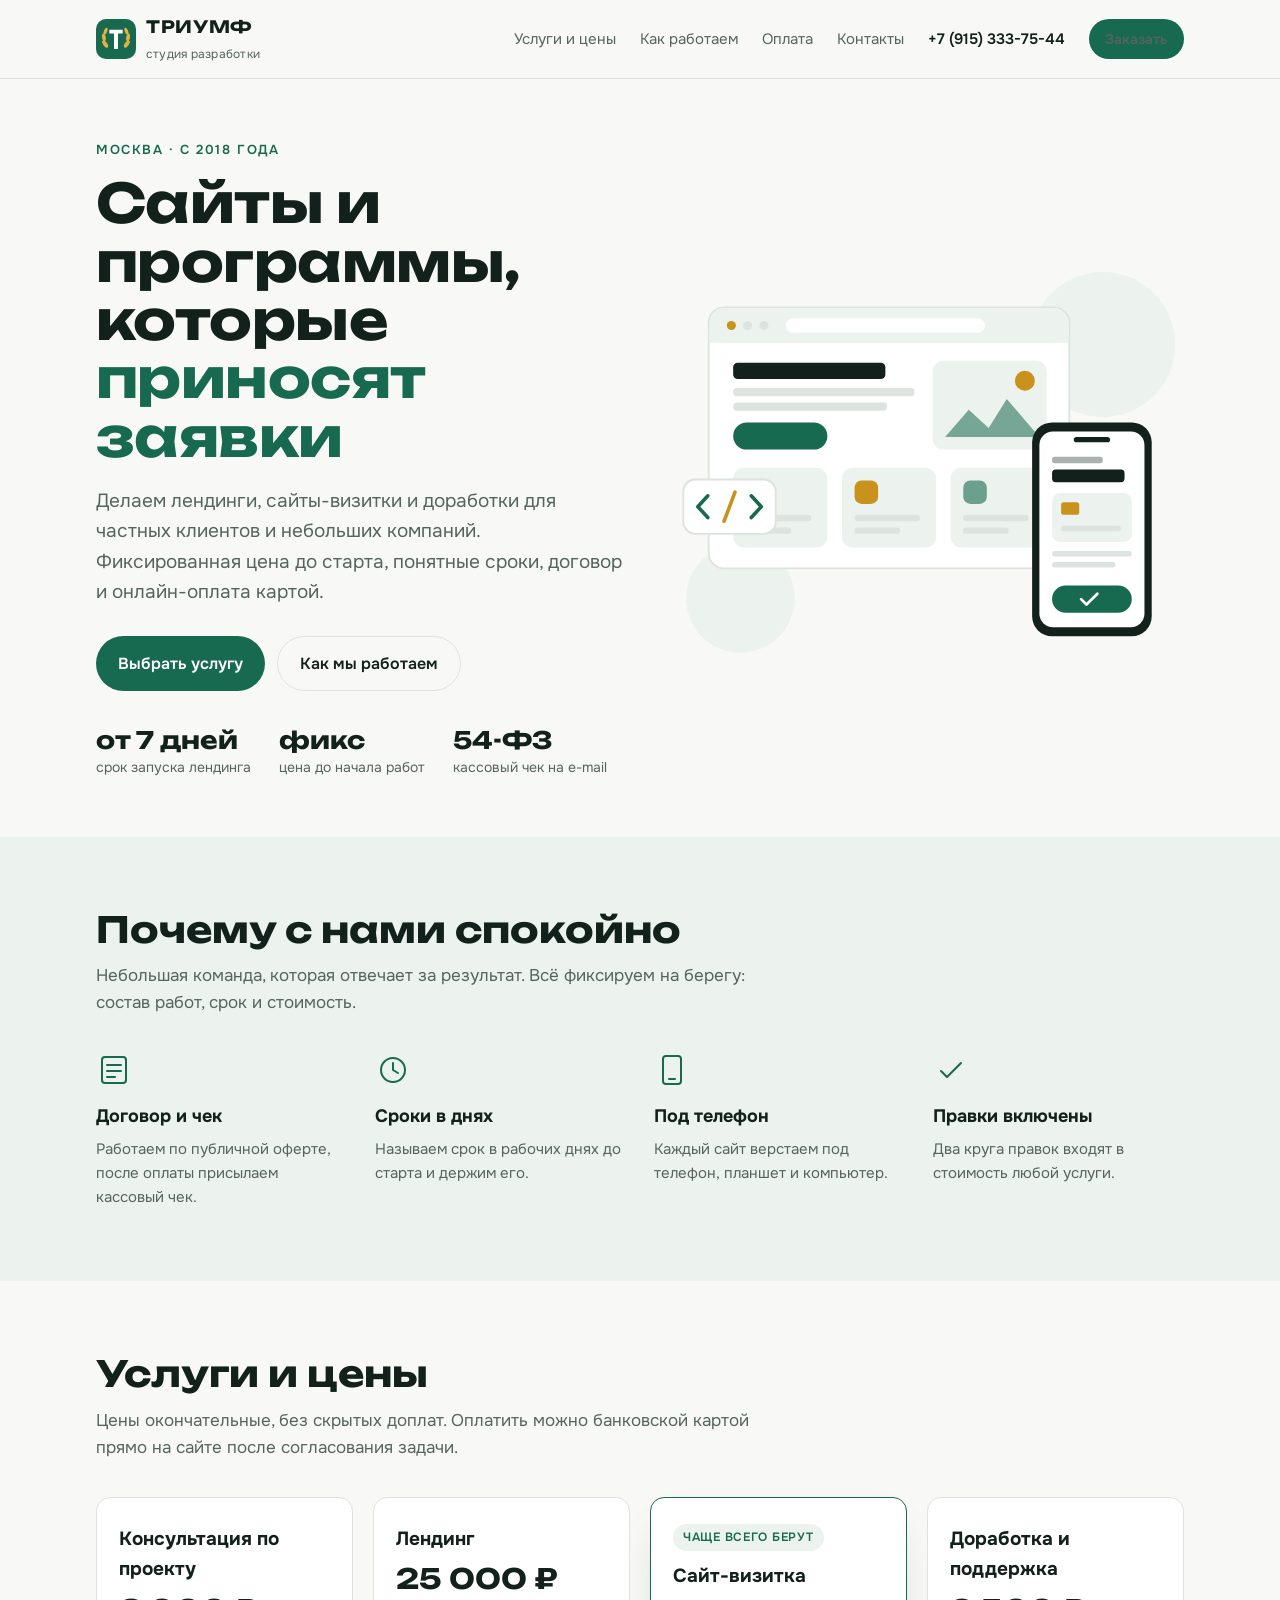
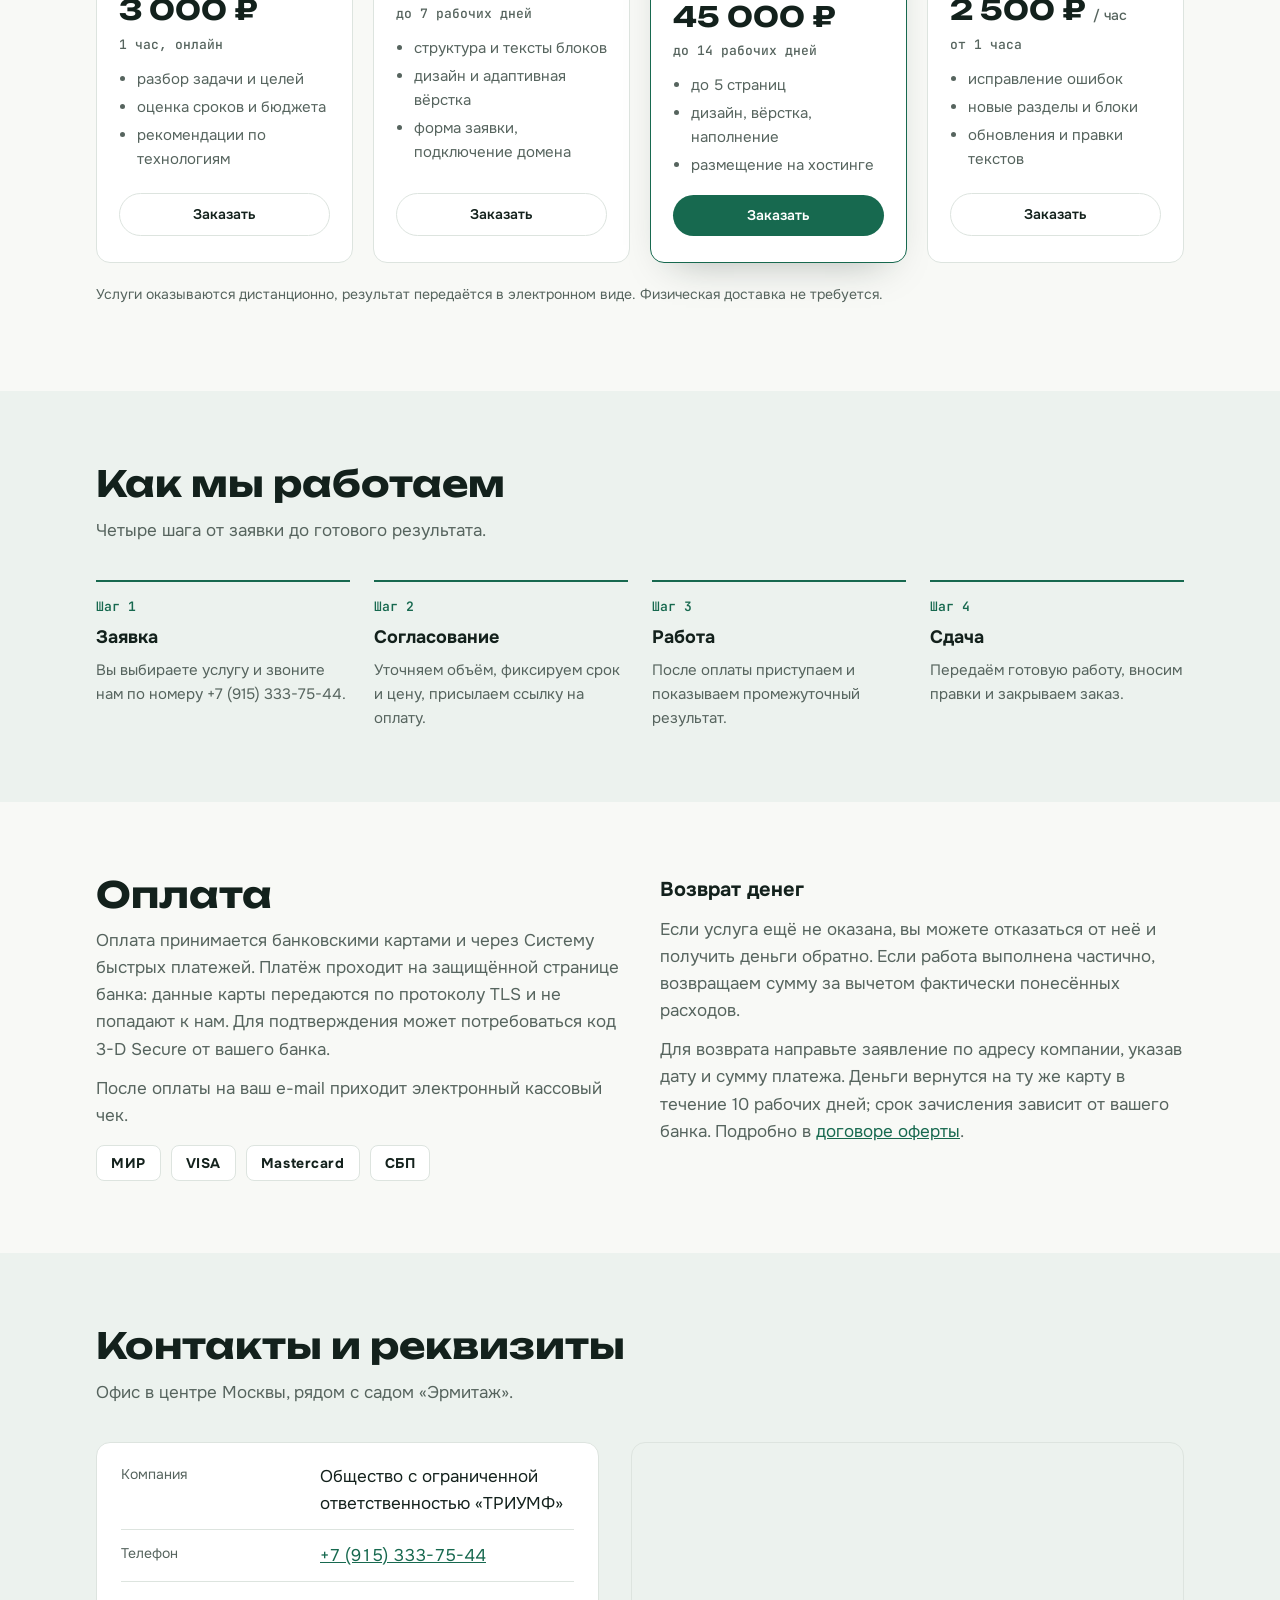
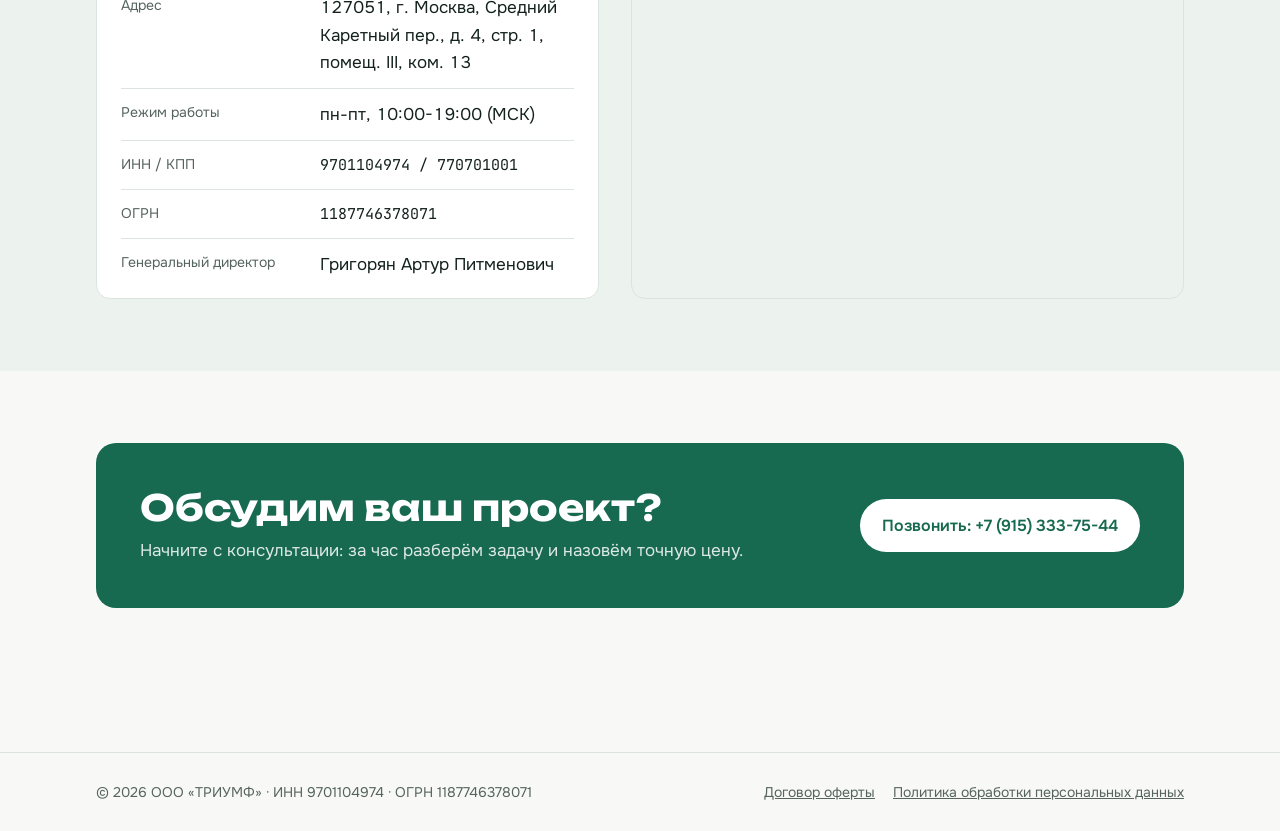
==== commit b05bfa51: "Добавлен рабочий телефон компании Co-Authored-By: Claude Opus 5.5 <noreply@anthropic.com>" ====
--- a/index.html
+++ b/index.html
@@ -30,6 +30,7 @@
       <a href="#process">Как работаем</a>
       <a href="#payment">Оплата</a>
       <a href="#contacts">Контакты</a>
+      <a class="phone" href="tel:+79153337544">+7 (915) 333-75-44</a>
       <a class="btn small" href="#services">Заказать</a>
     </nav>
   </div>
@@ -192,7 +193,7 @@
       <h2>Как мы работаем</h2>
       <p class="sub">Четыре шага от заявки до готового результата.</p>
       <ol class="steps">
-        <li><h3>Заявка</h3><p>Вы выбираете услугу и описываете задачу.</p></li>
+        <li><h3>Заявка</h3><p>Вы выбираете услугу и звоните нам по номеру +7 (915) 333-75-44.</p></li>
         <li><h3>Согласование</h3><p>Уточняем объём, фиксируем срок и цену, присылаем ссылку на оплату.</p></li>
         <li><h3>Работа</h3><p>После оплаты приступаем и показываем промежуточный результат.</p></li>
         <li><h3>Сдача</h3><p>Передаём готовую работу, вносим правки и закрываем заказ.</p></li>
@@ -224,6 +225,7 @@
         <div class="req">
           <dl>
             <div><dt>Компания</dt><dd>Общество с ограниченной ответственностью «ТРИУМФ»</dd></div>
+            <div><dt>Телефон</dt><dd><a href="tel:+79153337544">+7 (915) 333-75-44</a></dd></div>
             <div><dt>Адрес</dt><dd>127051, г. Москва, Средний Каретный пер., д. 4, стр. 1, помещ. III, ком. 13</dd></div>
             <div><dt>Режим работы</dt><dd>пн-пт, 10:00-19:00 (МСК)</dd></div>
             <div><dt>ИНН / КПП</dt><dd class="num">9701104974 / 770701001</dd></div>
@@ -246,7 +248,7 @@
           <h2>Обсудим ваш проект?</h2>
           <p>Начните с консультации: за час разберём задачу и назовём точную цену.</p>
         </div>
-        <a class="btn" href="#services">Выбрать услугу</a>
+        <a class="btn" href="tel:+79153337544">Позвонить: +7 (915) 333-75-44</a>
       </div>
     </div>
   </section>
--- a/style.css
+++ b/style.css
@@ -162,3 +162,6 @@
 }
 .hero .wrap > *, .feats > *, .prices > *, .steps > *, .pay > *, .contact > * { min-width: 0; }
 body { overflow-x: clip; }
+.menu .phone { color: var(--fg); font-weight: 600; white-space: nowrap; }
+@media (max-width: 960px) { .menu a.phone { display: inline; } }
+@media (max-width: 560px) { .menu .btn { display: none; } }
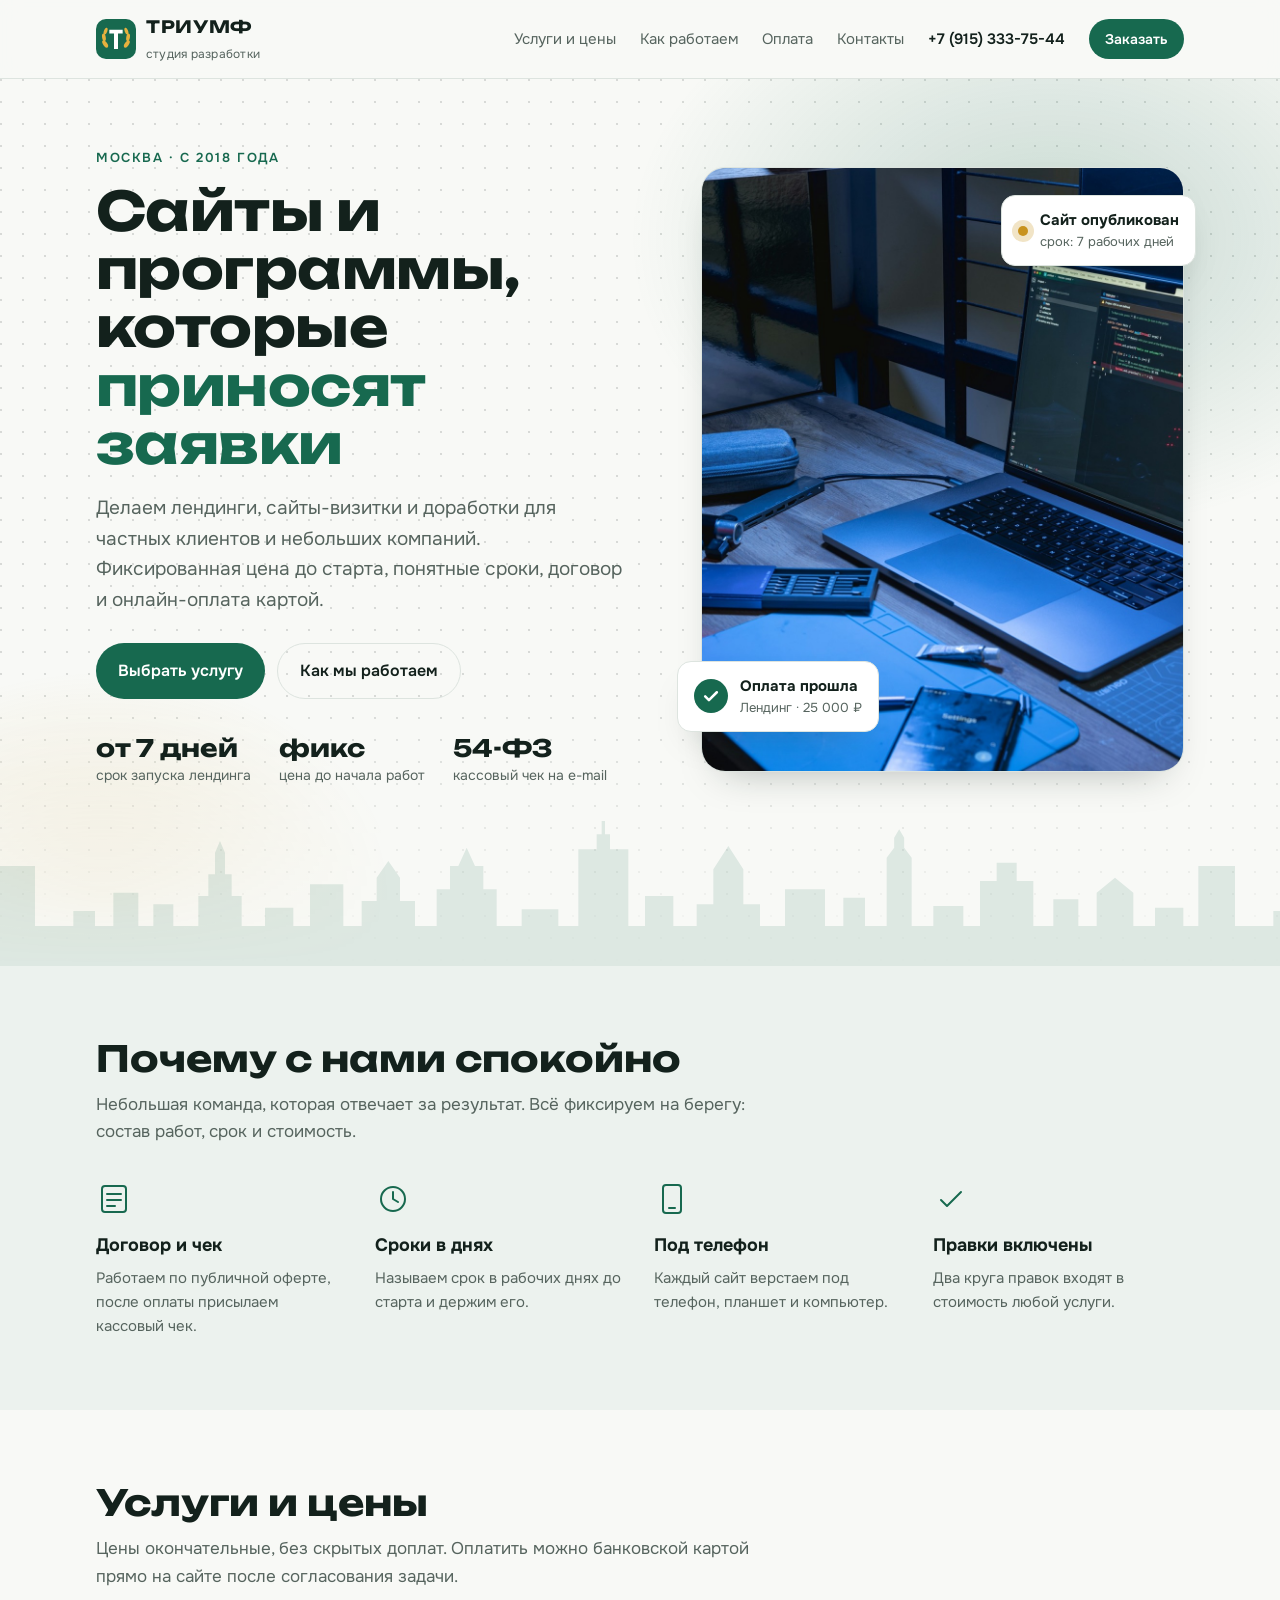
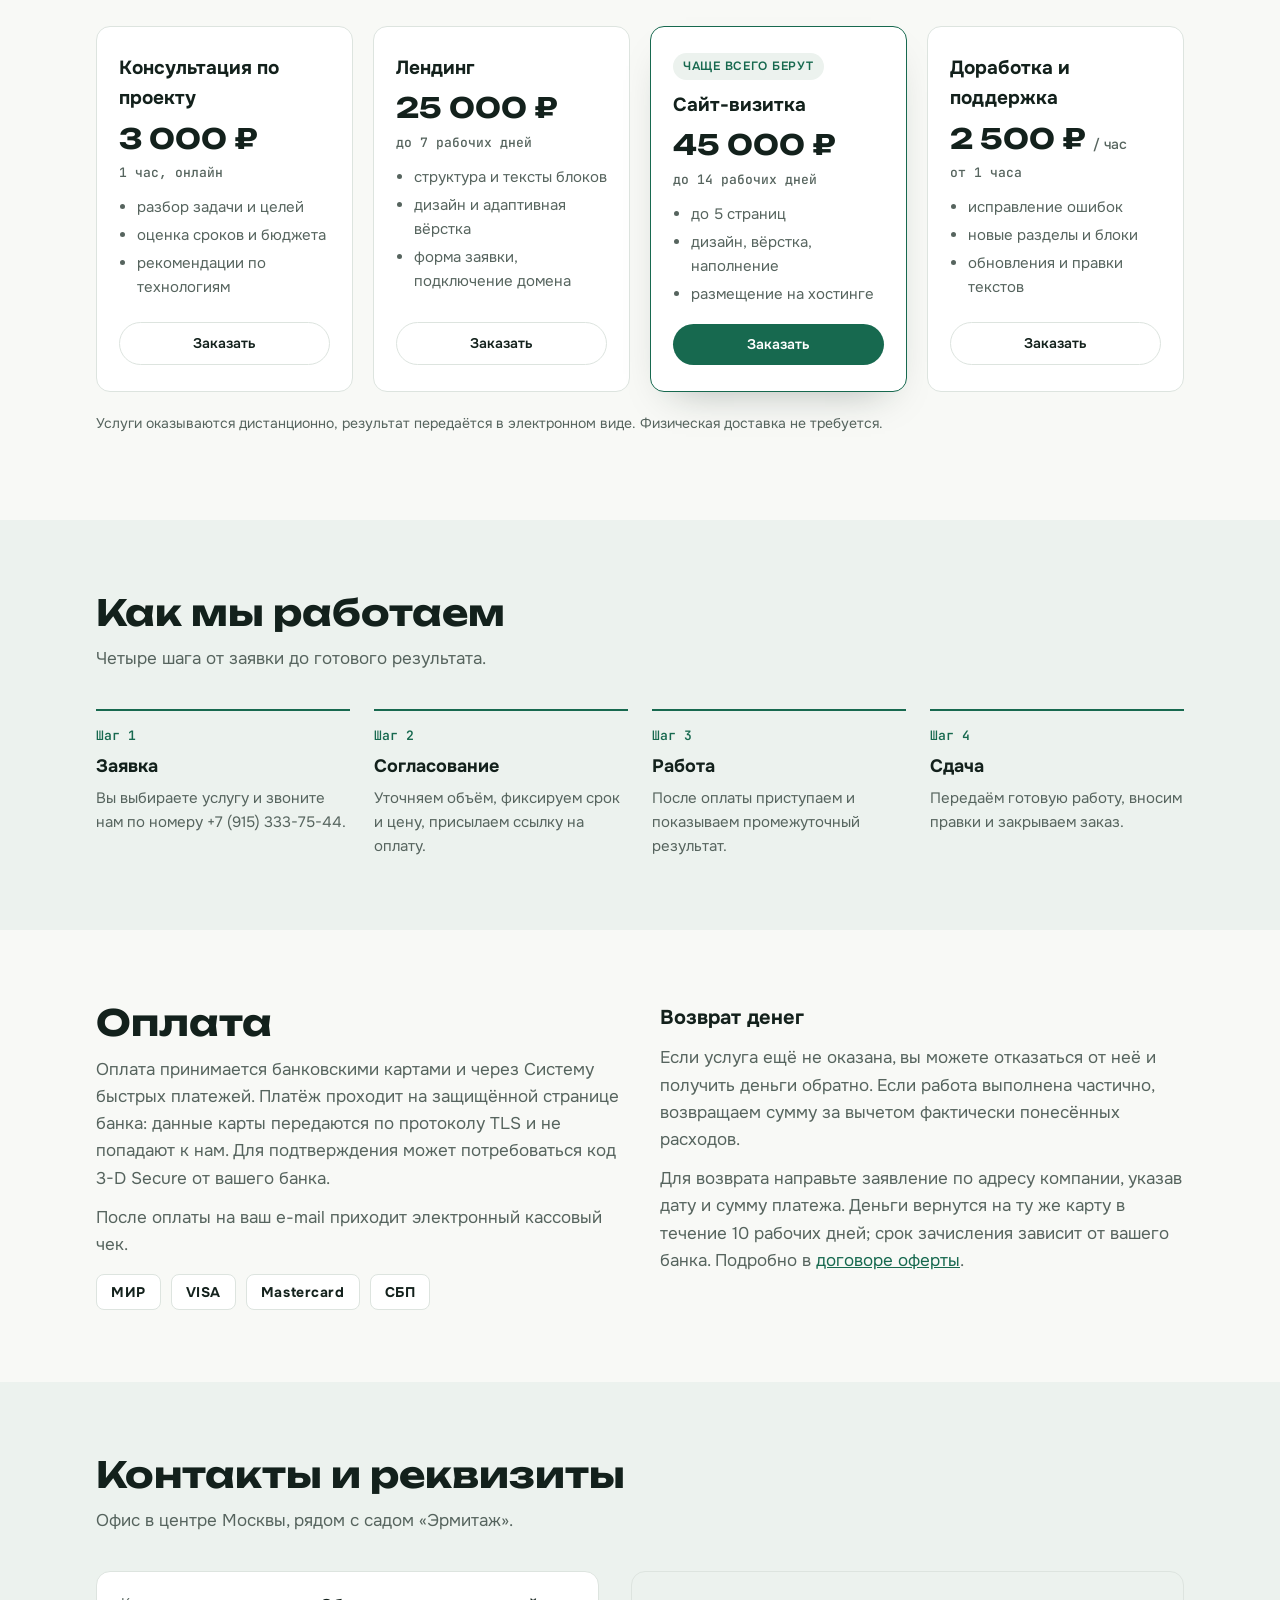
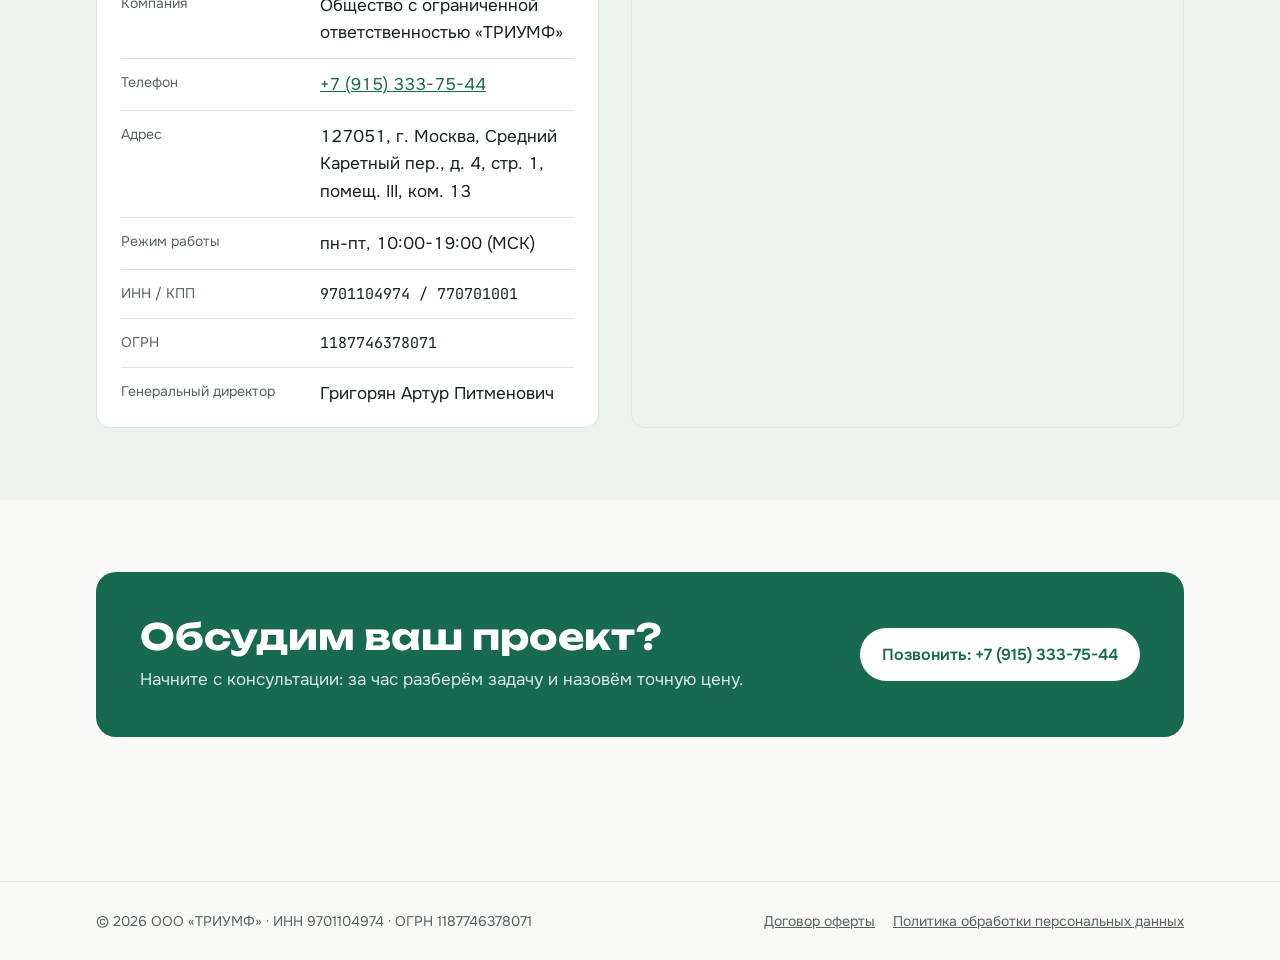
==== commit 685923be: "Фотография на первом экране с анимацией и карточками Фото с Unsplash (лицензия Unsplash, бесплатно д" ====
--- a/index.html
+++ b/index.html
@@ -54,53 +54,18 @@
         </ul>
       </div>
 
-      <div class="art" aria-hidden="true">
-        <svg viewBox="0 0 560 440" xmlns="http://www.w3.org/2000/svg">
-          <circle class="f-tint" cx="470" cy="90" r="80"/>
-          <circle class="f-tint" cx="70" cy="370" r="60"/>
-          <!-- окно браузера -->
-          <rect class="f-line" x="34" y="48" width="400" height="290" rx="18"/>
-          <rect class="f-surface" x="36" y="50" width="396" height="286" rx="16"/>
-          <rect class="f-tint" x="36" y="50" width="396" height="38" rx="16"/>
-          <rect class="f-tint" x="36" y="72" width="396" height="16"/>
-          <circle class="f-gold" cx="60" cy="69" r="5"/><circle class="f-line" cx="78" cy="69" r="5"/><circle class="f-line" cx="96" cy="69" r="5"/>
-          <rect class="f-surface" x="120" y="61" width="220" height="16" rx="8"/>
-          <rect class="f-fg" x="62" y="110" width="168" height="18" rx="5"/>
-          <rect class="f-line" x="62" y="138" width="200" height="9" rx="4"/>
-          <rect class="f-line" x="62" y="154" width="170" height="9" rx="4"/>
-          <rect class="f-accent" x="62" y="176" width="104" height="30" rx="15"/>
-          <rect class="f-tint" x="282" y="108" width="126" height="98" rx="12"/>
-          <path class="f-accent" opacity=".55" d="M296 192l26-30 22 20 20-32 36 42z"/>
-          <circle class="f-gold" cx="384" cy="130" r="11"/>
-          <rect class="f-tint" x="62" y="226" width="104" height="88" rx="12"/>
-          <rect class="f-tint" x="182" y="226" width="104" height="88" rx="12"/>
-          <rect class="f-tint" x="302" y="226" width="104" height="88" rx="12"/>
-          <rect class="f-accent" x="76" y="240" width="26" height="26" rx="8"/>
-          <rect class="f-gold" x="196" y="240" width="26" height="26" rx="8"/>
-          <rect class="f-accent" opacity=".6" x="316" y="240" width="26" height="26" rx="8"/>
-          <rect class="f-line" x="76" y="278" width="72" height="7" rx="3"/><rect class="f-line" x="76" y="292" width="50" height="7" rx="3"/>
-          <rect class="f-line" x="196" y="278" width="72" height="7" rx="3"/><rect class="f-line" x="196" y="292" width="50" height="7" rx="3"/>
-          <rect class="f-line" x="316" y="278" width="72" height="7" rx="3"/><rect class="f-line" x="316" y="292" width="50" height="7" rx="3"/>
-          <!-- телефон с оплатой -->
-          <rect class="f-fg" x="392" y="176" width="132" height="236" rx="22"/>
-          <rect class="f-surface" x="400" y="186" width="116" height="216" rx="15"/>
-          <rect class="f-fg" x="438" y="192" width="40" height="6" rx="3"/>
-          <rect class="f-muted" opacity=".5" x="414" y="214" width="56" height="7" rx="3"/>
-          <rect class="f-fg" x="414" y="228" width="80" height="14" rx="4"/>
-          <rect class="f-tint" x="414" y="254" width="88" height="54" rx="9"/>
-          <rect class="f-gold" x="424" y="264" width="20" height="14" rx="3"/>
-          <rect class="f-line" x="424" y="290" width="66" height="6" rx="3"/>
-          <rect class="f-line" x="414" y="318" width="88" height="6" rx="3"/>
-          <rect class="f-line" x="414" y="330" width="70" height="6" rx="3"/>
-          <rect class="f-accent" x="414" y="356" width="88" height="30" rx="15"/>
-          <path class="s-onaccent" d="M446 371l6 6 12-12" stroke-width="3" fill="none" stroke-linecap="round" stroke-linejoin="round"/>
-          <!-- значок кода -->
-          <rect class="f-line" x="6" y="238" width="104" height="62" rx="14"/>
-          <rect class="f-surface" x="8" y="240" width="100" height="58" rx="13"/>
-          <path class="s-accent" d="M34 257l-11 12 11 12M82 257l11 12-11 12" stroke-width="4" fill="none" stroke-linecap="round" stroke-linejoin="round"/>
-          <path class="s-gold" d="M64 253l-12 32" stroke-width="4" stroke-linecap="round"/>
-        </svg>
-      </div>
+      <figure class="photo">
+        <div class="photo-frame">
+          <img src="hero.jpg" alt="Рабочее место разработчика: ноутбук с открытым кодом" width="1000" height="1250" fetchpriority="high">
+        </div>
+        <div class="float pay-ok" aria-hidden="true">
+          <svg viewBox="0 0 24 24"><path d="M5 12.5l4.5 4.5L19 7.5"/></svg>
+          <span><b>Оплата прошла</b><small>Лендинг · 25 000 ₽</small></span>
+        </div>
+        <div class="float build" aria-hidden="true">
+          <span class="dot"></span><span><b>Сайт опубликован</b><small>срок: 7 рабочих дней</small></span>
+        </div>
+      </figure>
     </div>
   </section>
 
--- a/style.css
+++ b/style.css
@@ -165,3 +165,42 @@
 .menu .phone { color: var(--fg); font-weight: 600; white-space: nowrap; }
 @media (max-width: 960px) { .menu a.phone { display: inline; } }
 @media (max-width: 560px) { .menu .btn { display: none; } }
+
+/* фон первого экрана: точечная сетка, свечение в цветах бренда, силуэт Москвы */
+.hero { position: relative; overflow: hidden; isolation: isolate; }
+.hero::before {
+  content: ""; position: absolute; inset: 0; z-index: -2;
+  background:
+    radial-gradient(600px 420px at 82% 18%, color-mix(in srgb, var(--accent) 22%, transparent), transparent 70%),
+    radial-gradient(420px 320px at 8% 92%, color-mix(in srgb, var(--gold) 18%, transparent), transparent 70%),
+    radial-gradient(circle at 1px 1px, color-mix(in srgb, var(--fg) 14%, transparent) 1px, transparent 1.5px) 0 0 / 22px 22px;
+  -webkit-mask-image: linear-gradient(to bottom, #000 70%, transparent);
+          mask-image: linear-gradient(to bottom, #000 70%, transparent);
+}
+.hero::after {
+  content: ""; position: absolute; left: 0; right: 0; bottom: 0; height: 150px; z-index: -1;
+  background: url("skyline.svg") center bottom / auto 100% repeat-x;
+  opacity: .12;
+}
+:root[data-theme="dark"] .hero::after { opacity: .3; }
+@media (prefers-color-scheme: dark) { :root:not([data-theme="light"]) .hero::after { opacity: .3; } }
+.hero .wrap { padding-bottom: 170px; }
+@media (max-width: 560px) { .hero::after { height: 90px; } .hero .wrap { padding-bottom: 80px; } }
+.menu a.btn, .menu a.btn:hover { color: var(--accent-fg); }
+
+/* фото на первом экране: медленное приближение и плавающие карточки */
+.photo { position: relative; margin: 0; min-width: 0; padding: 24px 0 24px 24px; }
+.photo-frame { border-radius: 24px; overflow: hidden; aspect-ratio: 4 / 5; max-width: 100%; box-shadow: var(--shadow); border: 1px solid var(--line); background: var(--tint); }
+.photo-frame img { width: 100%; height: 100%; object-fit: cover; display: block; animation: drift 18s ease-in-out infinite alternate; transform-origin: 70% 40%; }
+@keyframes drift { from { transform: scale(1.02); } to { transform: scale(1.12) translate(-1.5%, 1%); } }
+.float { position: absolute; display: flex; align-items: center; gap: 12px; padding: 12px 16px; border-radius: 14px; background: var(--surface); color: var(--fg); border: 1px solid var(--line); box-shadow: var(--shadow); animation: bob 5s ease-in-out infinite; }
+.float b { display: block; font-size: 15px; }
+.float small { display: block; color: var(--muted); font-size: 13px; }
+.pay-ok { left: 0; bottom: 64px; }
+.pay-ok svg { width: 34px; height: 34px; padding: 7px; border-radius: 50%; background: var(--accent); fill: none; stroke: var(--accent-fg); stroke-width: 3; stroke-linecap: round; stroke-linejoin: round; flex: none; }
+.build { right: -12px; top: 52px; animation-delay: -2.5s; }
+.build .dot { width: 10px; height: 10px; border-radius: 50%; background: var(--gold); box-shadow: 0 0 0 6px color-mix(in srgb, var(--gold) 25%, transparent); flex: none; }
+@keyframes bob { 50% { transform: translateY(-8px); } }
+@media (prefers-reduced-motion: reduce) { .photo-frame img, .float { animation: none; } }
+@media (max-width: 960px) { .photo { max-width: 480px; } .build { right: 0; } }
+@media (max-width: 560px) { .photo { padding-left: 12px; } .float { padding: 9px 12px; } .float b { font-size: 14px; } }
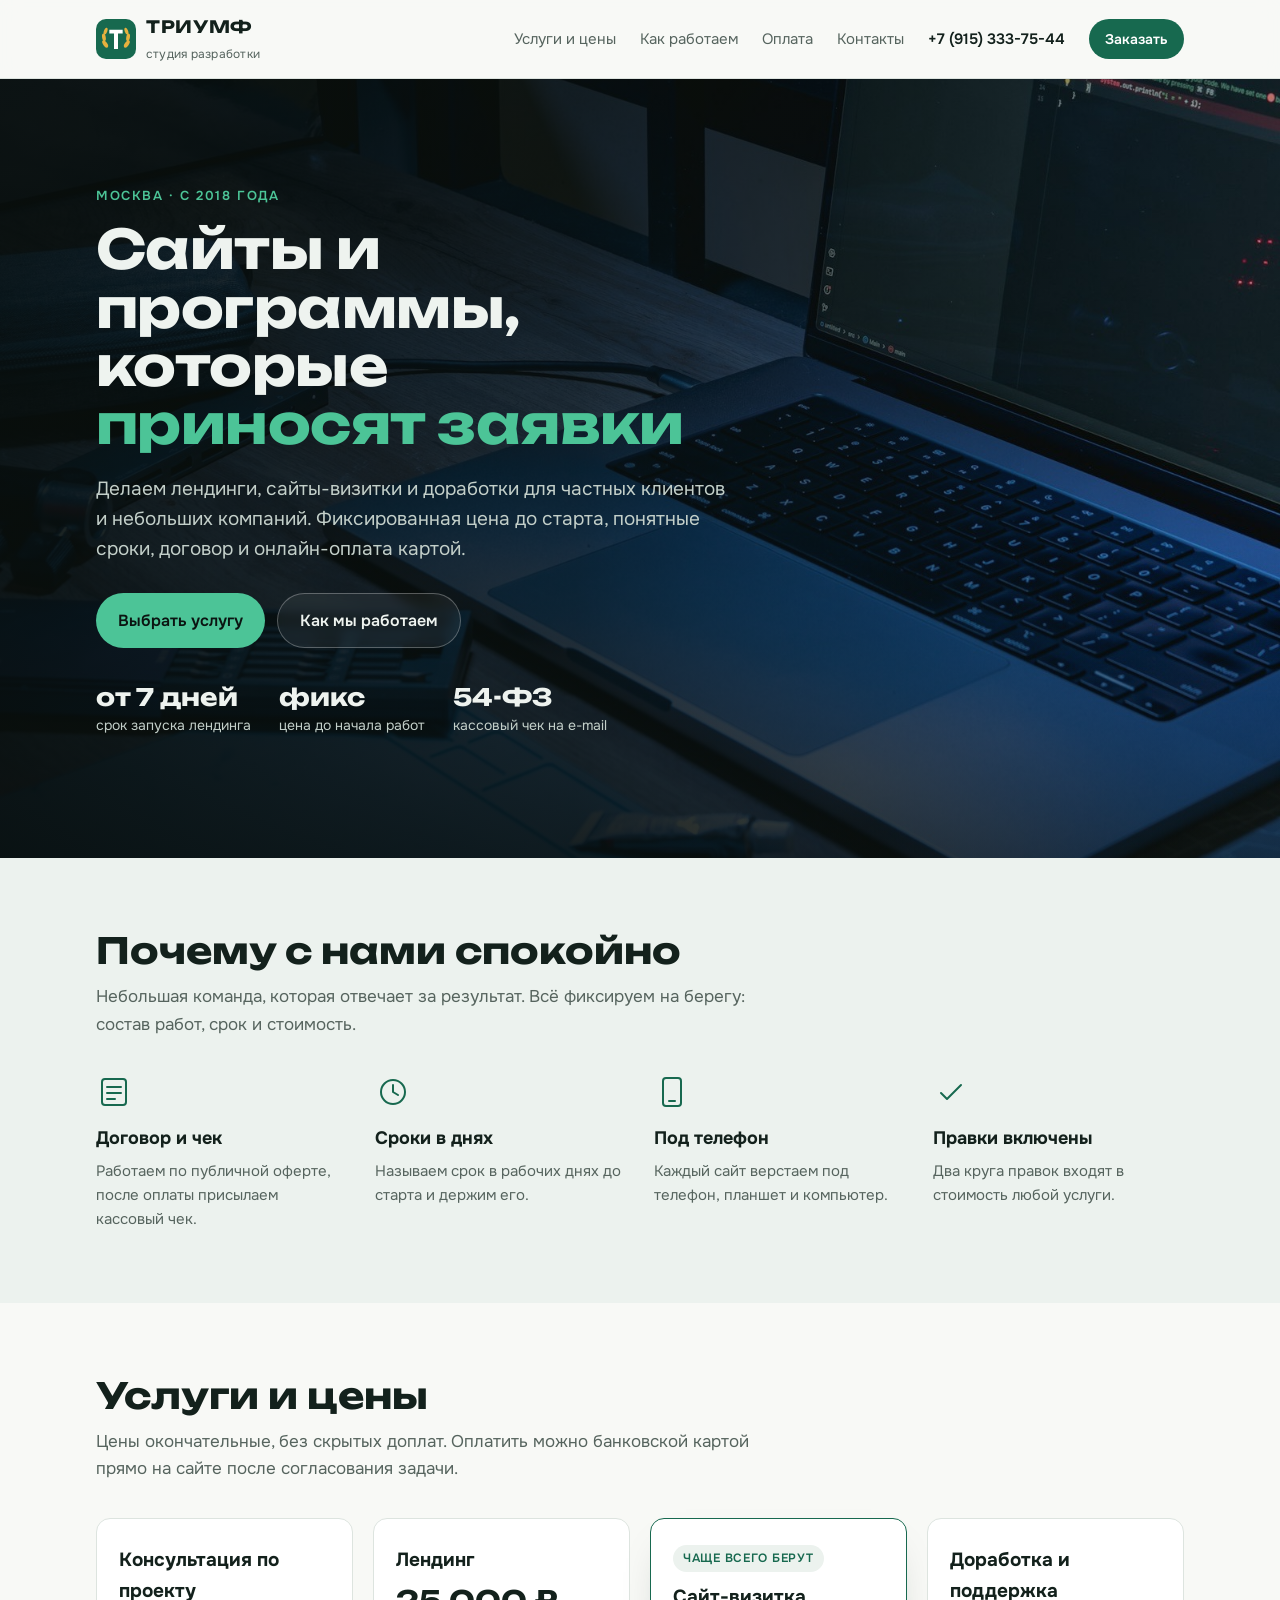
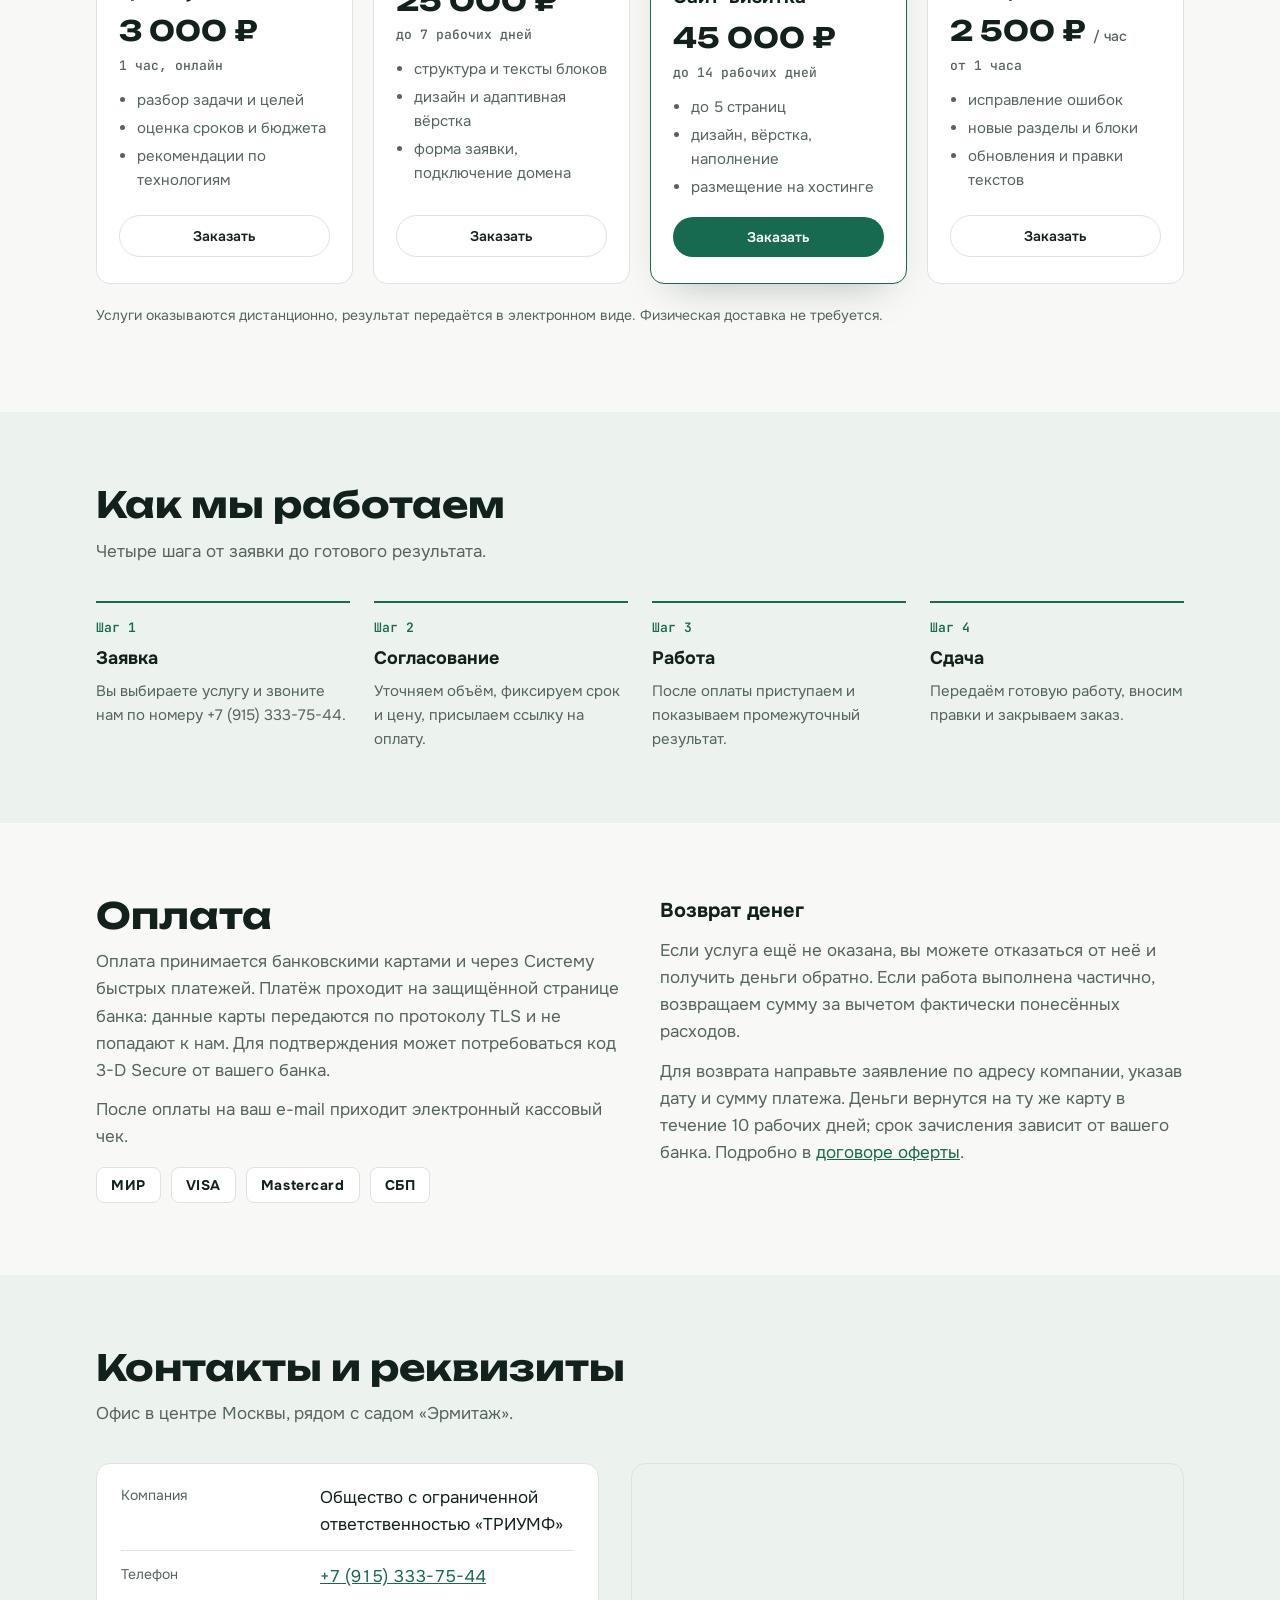
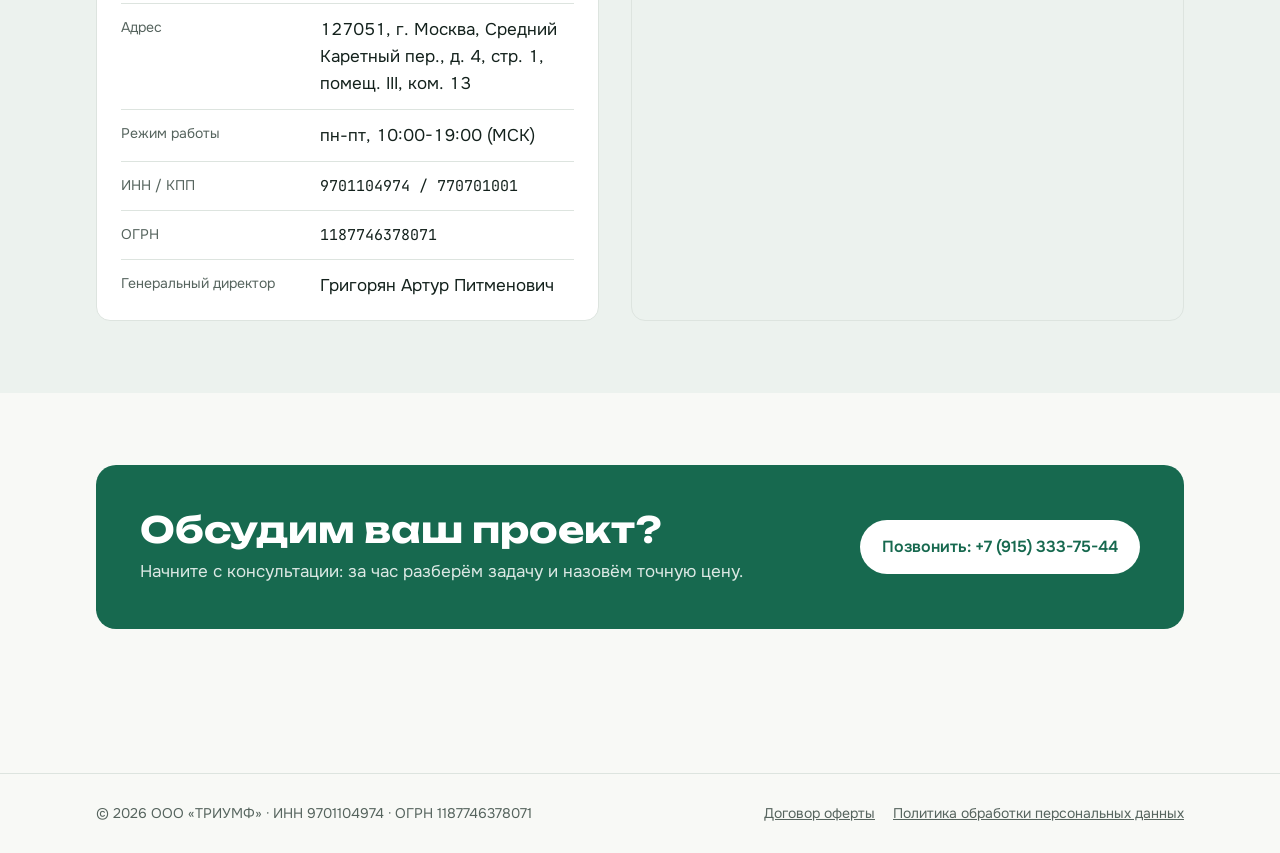
==== commit 6d4b49fe: "Фотография фоном первого экрана вместо тёмной заливки Co-Authored-By: Claude Opus 5.5 <noreply@anthr" ====
--- a/index.html
+++ b/index.html
@@ -38,6 +38,7 @@
 
 <main>
   <section class="hero">
+    <div class="hero-bg" aria-hidden="true"><img src="hero.jpg" alt="" width="1600" height="1300" fetchpriority="high"></div>
     <div class="wrap">
       <div>
         <p class="eyebrow">Москва · с 2018 года</p>
@@ -53,19 +54,6 @@
           <li><b>54-ФЗ</b><span>кассовый чек на e-mail</span></li>
         </ul>
       </div>
-
-      <figure class="photo">
-        <div class="photo-frame">
-          <img src="hero.jpg" alt="Рабочее место разработчика: ноутбук с открытым кодом" width="1000" height="1250" fetchpriority="high">
-        </div>
-        <div class="float pay-ok" aria-hidden="true">
-          <svg viewBox="0 0 24 24"><path d="M5 12.5l4.5 4.5L19 7.5"/></svg>
-          <span><b>Оплата прошла</b><small>Лендинг · 25 000 ₽</small></span>
-        </div>
-        <div class="float build" aria-hidden="true">
-          <span class="dot"></span><span><b>Сайт опубликован</b><small>срок: 7 рабочих дней</small></span>
-        </div>
-      </figure>
     </div>
   </section>
 
--- a/style.css
+++ b/style.css
@@ -166,41 +166,25 @@
 @media (max-width: 960px) { .menu a.phone { display: inline; } }
 @media (max-width: 560px) { .menu .btn { display: none; } }
 
-/* фон первого экрана: точечная сетка, свечение в цветах бренда, силуэт Москвы */
-.hero { position: relative; overflow: hidden; isolation: isolate; }
-.hero::before {
-  content: ""; position: absolute; inset: 0; z-index: -2;
+/* первый экран: фотография на весь блок, затемнение слева для текста; всегда тёмный */
+.menu a.btn, .menu a.btn:hover { color: var(--accent-fg); }
+.hero {
+  position: relative; overflow: hidden; isolation: isolate;
+  --fg: #eef3ef; --muted: #c3cfc9; --accent: #4cc497; --accent-fg: #0b1411; --line: rgba(255, 255, 255, 0.28);
+  color: var(--fg); background: #0b1210;
+}
+.hero-bg { position: absolute; inset: 0; z-index: -2; }
+.hero-bg img { width: 100%; height: 100%; object-fit: cover; object-position: 60% 50%; display: block; animation: drift 24s ease-in-out infinite alternate; }
+@keyframes drift { from { transform: scale(1.03); } to { transform: scale(1.12) translate(-1.5%, 1%); } }
+.hero::after {
+  content: ""; position: absolute; inset: 0; z-index: -1;
   background:
-    radial-gradient(600px 420px at 82% 18%, color-mix(in srgb, var(--accent) 22%, transparent), transparent 70%),
-    radial-gradient(420px 320px at 8% 92%, color-mix(in srgb, var(--gold) 18%, transparent), transparent 70%),
-    radial-gradient(circle at 1px 1px, color-mix(in srgb, var(--fg) 14%, transparent) 1px, transparent 1.5px) 0 0 / 22px 22px;
-  -webkit-mask-image: linear-gradient(to bottom, #000 70%, transparent);
-          mask-image: linear-gradient(to bottom, #000 70%, transparent);
+    linear-gradient(90deg, rgba(8, 14, 12, 0.92) 0%, rgba(8, 14, 12, 0.78) 45%, rgba(8, 14, 12, 0.25) 100%),
+    linear-gradient(0deg, rgba(8, 14, 12, 0.6), transparent 40%);
 }
-.hero::after {
-  content: ""; position: absolute; left: 0; right: 0; bottom: 0; height: 150px; z-index: -1;
-  background: url("skyline.svg") center bottom / auto 100% repeat-x;
-  opacity: .12;
-}
-:root[data-theme="dark"] .hero::after { opacity: .3; }
-@media (prefers-color-scheme: dark) { :root:not([data-theme="light"]) .hero::after { opacity: .3; } }
-.hero .wrap { padding-bottom: 170px; }
-@media (max-width: 560px) { .hero::after { height: 90px; } .hero .wrap { padding-bottom: 80px; } }
-.menu a.btn, .menu a.btn:hover { color: var(--accent-fg); }
-
-/* фото на первом экране: медленное приближение и плавающие карточки */
-.photo { position: relative; margin: 0; min-width: 0; padding: 24px 0 24px 24px; }
-.photo-frame { border-radius: 24px; overflow: hidden; aspect-ratio: 4 / 5; max-width: 100%; box-shadow: var(--shadow); border: 1px solid var(--line); background: var(--tint); }
-.photo-frame img { width: 100%; height: 100%; object-fit: cover; display: block; animation: drift 18s ease-in-out infinite alternate; transform-origin: 70% 40%; }
-@keyframes drift { from { transform: scale(1.02); } to { transform: scale(1.12) translate(-1.5%, 1%); } }
-.float { position: absolute; display: flex; align-items: center; gap: 12px; padding: 12px 16px; border-radius: 14px; background: var(--surface); color: var(--fg); border: 1px solid var(--line); box-shadow: var(--shadow); animation: bob 5s ease-in-out infinite; }
-.float b { display: block; font-size: 15px; }
-.float small { display: block; color: var(--muted); font-size: 13px; }
-.pay-ok { left: 0; bottom: 64px; }
-.pay-ok svg { width: 34px; height: 34px; padding: 7px; border-radius: 50%; background: var(--accent); fill: none; stroke: var(--accent-fg); stroke-width: 3; stroke-linecap: round; stroke-linejoin: round; flex: none; }
-.build { right: -12px; top: 52px; animation-delay: -2.5s; }
-.build .dot { width: 10px; height: 10px; border-radius: 50%; background: var(--gold); box-shadow: 0 0 0 6px color-mix(in srgb, var(--gold) 25%, transparent); flex: none; }
-@keyframes bob { 50% { transform: translateY(-8px); } }
-@media (prefers-reduced-motion: reduce) { .photo-frame img, .float { animation: none; } }
-@media (max-width: 960px) { .photo { max-width: 480px; } .build { right: 0; } }
-@media (max-width: 560px) { .photo { padding-left: 12px; } .float { padding: 9px 12px; } .float b { font-size: 14px; } }
+.hero .wrap { grid-template-columns: minmax(0, 640px); padding-block: 110px 120px; }
+.hero .btn.ghost { background: rgba(255, 255, 255, 0.06); backdrop-filter: blur(6px); }
+@media (prefers-reduced-motion: reduce) { .hero-bg img { animation: none; } }
+@media (max-width: 960px) { .hero::after { background: linear-gradient(0deg, rgba(8,14,12,.9), rgba(8,14,12,.72)); } }
+@media (max-width: 560px) { .hero .wrap { padding-block: 64px 72px; } }
+.hero .wrap > * { min-width: 0; }
